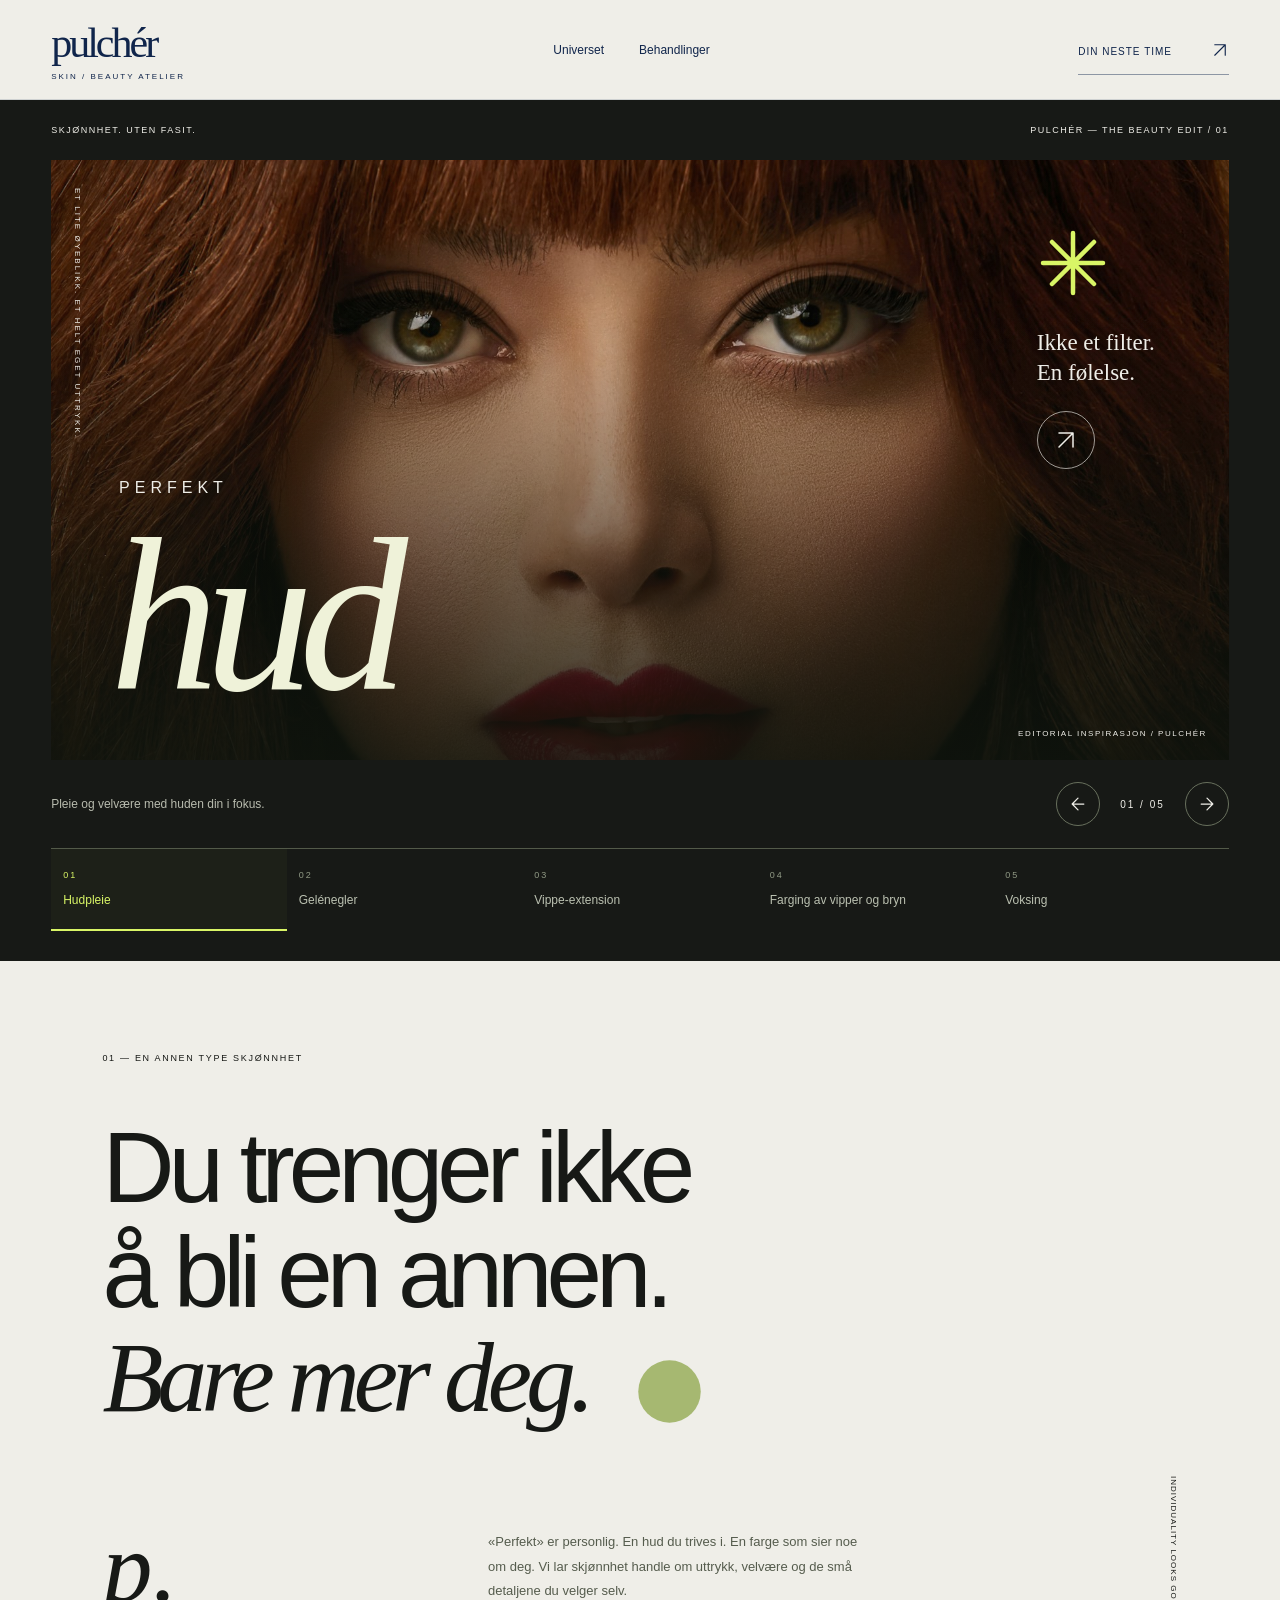
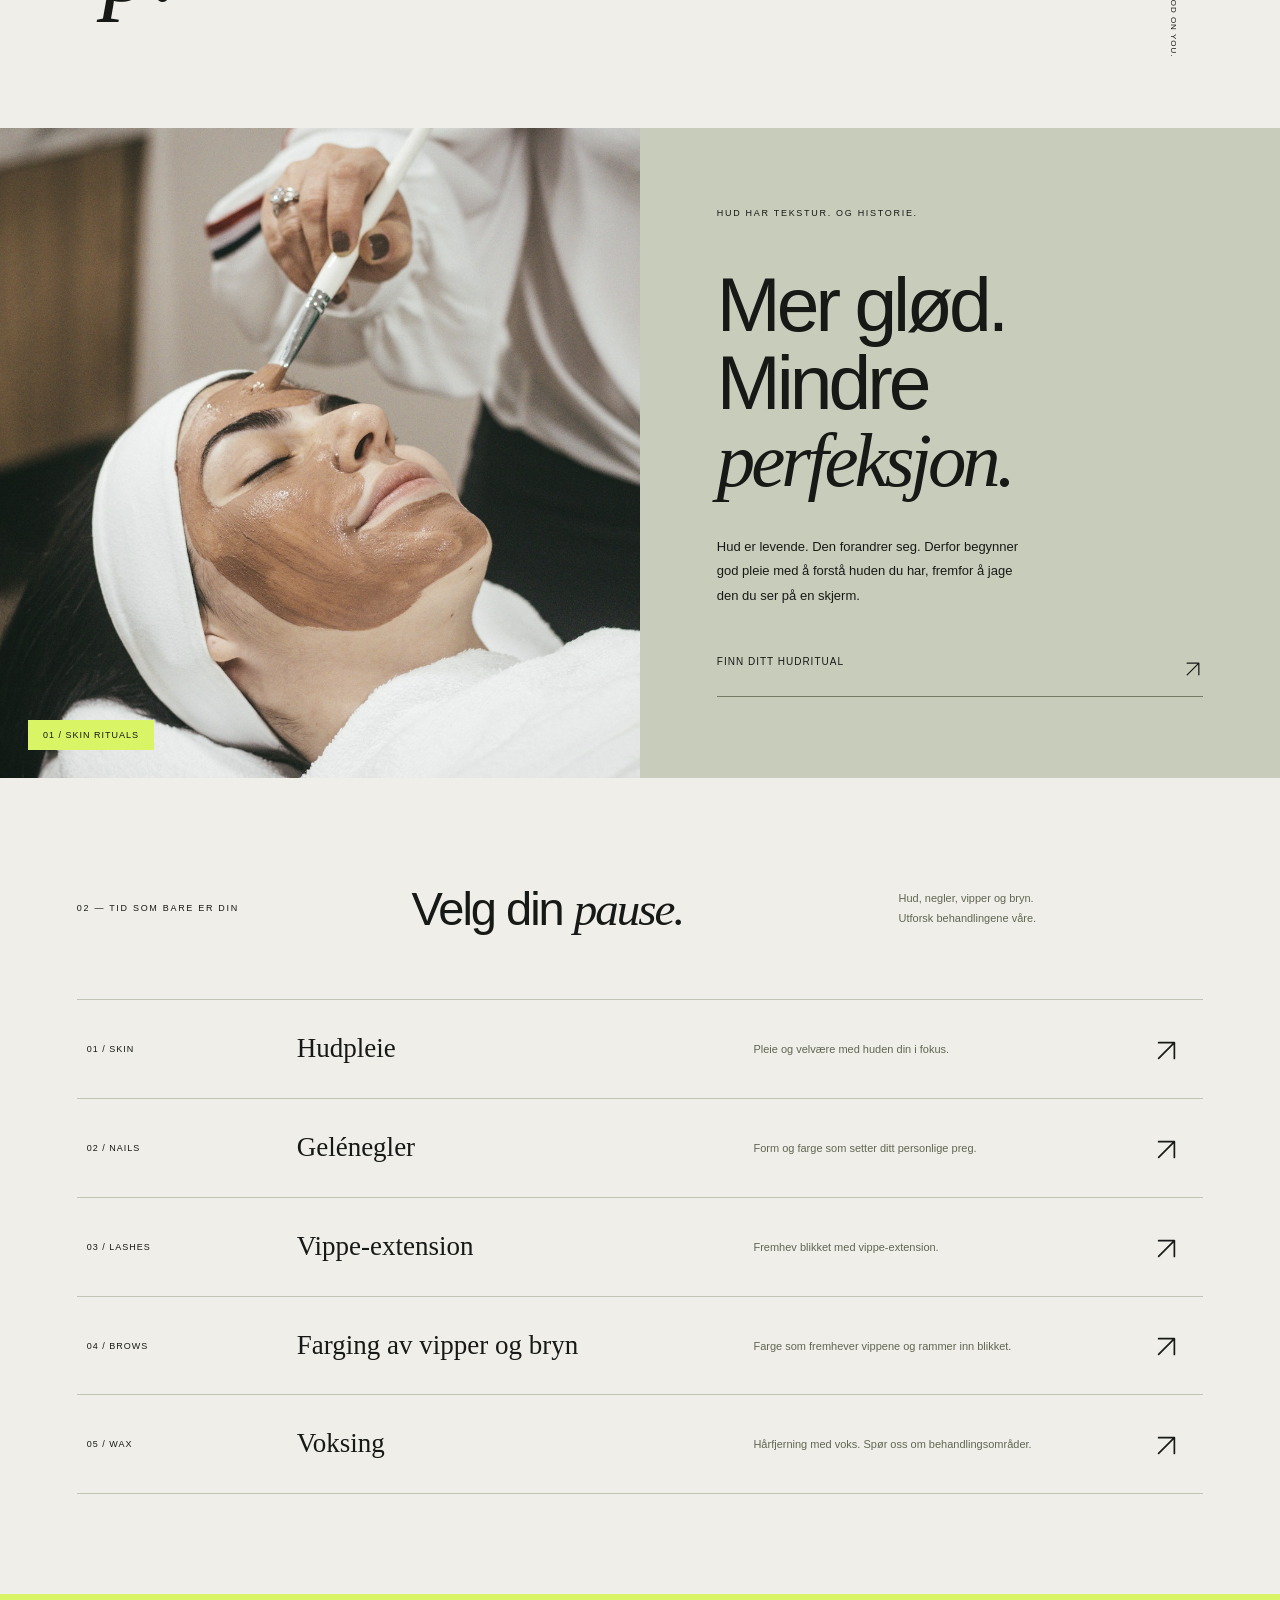
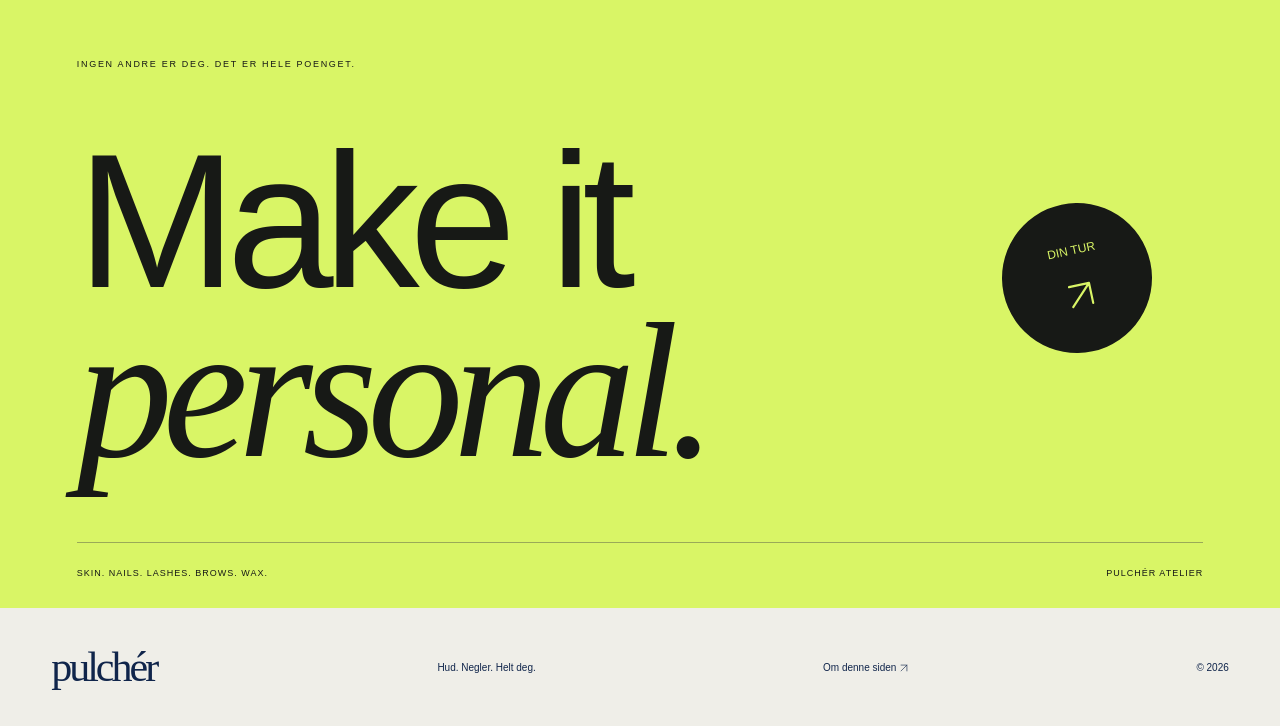
==== index.html @ 1dbebb0a "Add files via upload" ====
<!doctype html><html lang="nb"><head><meta charset="utf-8"><meta name="viewport" content="width=device-width,initial-scale=1"><meta name="theme-color" content="#171916"><meta name="description" content="Pulchér Skin tilbyr hudpleie, gelénegler, vippe-extension, farging av vipper og bryn og voksing."><title>Pulchér — Hud. Negler. Helt deg.</title><link rel="stylesheet" href="style.css"></head><body>
<header><a class="brand" href="#" aria-label="Pulchér hjem">pulchér<span>SKIN / BEAUTY ATELIER</span></a><nav aria-label="Hovedmeny"><a href="#univers">Universet</a><a href="#ritualer">Behandlinger</a></nav><a class="header-cta" data-book href="https://hudpleiesvoren.bestille.no/OnCust2/#!/" aria-label="Bestill time hos Pulchér Skin">DIN NESTE TIME <span><svg class="icon" viewBox="0 0 24 24" fill="none" stroke="currentColor" stroke-width="1.5" stroke-linecap="round" stroke-linejoin="round" aria-hidden="true"><path d="M5 19 19 5M5 5h14v14"/></svg></span></a></header>
<main><section class="hero" id="univers" data-world="skin" aria-roledescription="karusell" aria-label="Våre behandlinger"><div class="hero-top"><span>SKJØNNHET. UTEN FASIT.</span><span>PULCHÉR — THE BEAUTY EDIT / 01</span></div><div class="hero-stage"><div class="hero-photo slide-photo" id="slide-photo" role="img" aria-label="Portrett som inspirasjon til hudpleie"></div><div class="side-note">ET LITE ØYEBLIKK. ET HELT EGET UTTRYKK.</div><div class="hero-heading" aria-live="polite" aria-atomic="true"><p id="hero-kicker">PERFEKT</p><h1 id="hero-title">hud<span><svg class="icon" viewBox="0 0 24 24" fill="none" stroke="currentColor" stroke-width="1.5" stroke-linecap="round" stroke-linejoin="round" aria-hidden="true"><path d="m12 2 2.8 7.2L22 12l-7.2 2.8L12 22l-2.8-7.2L2 12l7.2-2.8Z"/></svg></span></h1></div><div class="hero-aside"><span class="asterisk"><svg class="icon emblem" viewBox="0 0 24 24" fill="none" stroke="currentColor" stroke-width="1.5" stroke-linecap="round" stroke-linejoin="round" aria-hidden="true"><path d="M12 2v20M2 12h20M5 5l14 14M5 19 19 5"/></svg></span><p id="hero-note">Ikke et filter.<br>En følelse.</p><a href="#ritualer" class="circle-link" aria-label="Utforsk behandlingene"><svg class="icon" viewBox="0 0 24 24" fill="none" stroke="currentColor" stroke-width="1.5" stroke-linecap="round" stroke-linejoin="round" aria-hidden="true"><path d="M5 19 19 5M5 5h14v14"/></svg></a></div><span class="image-caption">EDITORIAL INSPIRASJON / PULCHÉR</span></div><div class="hero-bottom"><p id="slide-description">Pleie og velvære med huden din i fokus.</p><div class="slide-controls"><button id="slide-prev" aria-label="Forrige behandling"><svg class="icon" viewBox="0 0 24 24" fill="none" stroke="currentColor" stroke-width="1.5" stroke-linecap="round" stroke-linejoin="round" aria-hidden="true"><path d="M19 12H5m7-7-7 7 7 7"/></svg></button><span id="slide-count">01 / 05</span><button id="slide-next" aria-label="Neste behandling"><svg class="icon" viewBox="0 0 24 24" fill="none" stroke="currentColor" stroke-width="1.5" stroke-linecap="round" stroke-linejoin="round" aria-hidden="true"><path d="M5 12h14m-7-7 7 7-7 7"/></svg></button></div></div><div class="category-tabs" role="group" aria-label="Velg behandling"><button data-slide="0" aria-pressed="true"><span>01</span>Hudpleie</button><button data-slide="1" aria-pressed="false"><span>02</span>Gelénegler</button><button data-slide="2" aria-pressed="false"><span>03</span>Vippe-extension</button><button data-slide="3" aria-pressed="false"><span>04</span>Farging av vipper og bryn</button><button data-slide="4" aria-pressed="false"><span>05</span>Voksing</button></div></section>
<section class="manifest" id="manifest"><div class="tiny">01 — EN ANNEN TYPE SKJØNNHET</div><h2>Du trenger ikke<br>å bli en annen.<br><em>Bare mer deg.</em><span class="dot"><svg class="icon" viewBox="0 0 24 24" fill="none" stroke="currentColor" stroke-width="1.5" stroke-linecap="round" stroke-linejoin="round" aria-hidden="true"><circle cx="12" cy="12" r="10" fill="currentColor" stroke="none"/></svg></span></h2><div class="manifest-bottom"><span class="mini-mark">p.</span><p>«Perfekt» er personlig. En hud du trives i. En farge som sier noe om deg. Vi lar skjønnhet handle om uttrykk, velvære og de små detaljene du velger selv.</p><span class="vertical-text">INDIVIDUALITY LOOKS GOOD ON YOU.</span></div></section>

<section class="skin-story"><div class="skin-image"><img src="assets/facial.jpg" alt="Ansiktsbehandling med maske" loading="lazy"><span>01 / SKIN RITUALS</span></div><div class="skin-story-copy"><span class="tiny">HUD HAR TEKSTUR. OG HISTORIE.</span><h2>Mer glød.<br>Mindre<br><em>perfeksjon.</em></h2><p>Hud er levende. Den forandrer seg. Derfor begynner god pleie med å forstå huden du har, fremfor å jage den du ser på en skjerm.</p><a class="line-button" href="#ritualer">FINN DITT HUDRITUAL <span><svg class="icon" viewBox="0 0 24 24" fill="none" stroke="currentColor" stroke-width="1.5" stroke-linecap="round" stroke-linejoin="round" aria-hidden="true"><path d="M5 19 19 5M5 5h14v14"/></svg></span></a></div></section>
<section class="rituals" id="ritualer"><div class="ritual-head"><span class="tiny">02 — TID SOM BARE ER DIN</span><h2>Velg din <em>pause.</em></h2><p>Hud, negler, vipper og bryn.<br>Utforsk behandlingene våre.</p></div><div class="ritual-list"><button id="behandling-hud" data-treatment="Hudpleie" data-description="Pleie og velvære med huden din i fokus."><span class="num">01 / SKIN</span><span class="treatment-name">Hudpleie</span><span class="desc">Pleie og velvære med huden din i fokus.</span><span class="arrow"><svg class="icon" viewBox="0 0 24 24" fill="none" stroke="currentColor" stroke-width="1.5" stroke-linecap="round" stroke-linejoin="round" aria-hidden="true"><path d="M5 19 19 5M5 5h14v14"/></svg></span></button><button id="behandling-negler" data-treatment="Gelénegler" data-description="Form og farge som setter ditt personlige preg."><span class="num">02 / NAILS</span><span class="treatment-name">Gelénegler</span><span class="desc">Form og farge som setter ditt personlige preg.</span><span class="arrow"><svg class="icon" viewBox="0 0 24 24" fill="none" stroke="currentColor" stroke-width="1.5" stroke-linecap="round" stroke-linejoin="round" aria-hidden="true"><path d="M5 19 19 5M5 5h14v14"/></svg></span></button><button id="behandling-vipper" data-treatment="Vippe-extension" data-description="Fremhev blikket med vippe-extension."><span class="num">03 / LASHES</span><span class="treatment-name">Vippe-extension</span><span class="desc">Fremhev blikket med vippe-extension.</span><span class="arrow"><svg class="icon" viewBox="0 0 24 24" fill="none" stroke="currentColor" stroke-width="1.5" stroke-linecap="round" stroke-linejoin="round" aria-hidden="true"><path d="M5 19 19 5M5 5h14v14"/></svg></span></button><button id="behandling-farge" data-treatment="Farging av vipper og bryn" data-description="Farge som fremhever vippene og rammer inn blikket."><span class="num">04 / BROWS</span><span class="treatment-name">Farging av vipper og bryn</span><span class="desc">Farge som fremhever vippene og rammer inn blikket.</span><span class="arrow"><svg class="icon" viewBox="0 0 24 24" fill="none" stroke="currentColor" stroke-width="1.5" stroke-linecap="round" stroke-linejoin="round" aria-hidden="true"><path d="M5 19 19 5M5 5h14v14"/></svg></span></button><button id="behandling-voks" data-treatment="Voksing" data-description="Hårfjerning med voks. Spør oss om behandlingsområder."><span class="num">05 / WAX</span><span class="treatment-name">Voksing</span><span class="desc">Hårfjerning med voks. Spør oss om behandlingsområder.</span><span class="arrow"><svg class="icon" viewBox="0 0 24 24" fill="none" stroke="currentColor" stroke-width="1.5" stroke-linecap="round" stroke-linejoin="round" aria-hidden="true"><path d="M5 19 19 5M5 5h14v14"/></svg></span></button></div></section>
<section class="finale"><span class="tiny">INGEN ANDRE ER DEG. DET ER HELE POENGET.</span><h2>Make it<br><em>personal.</em></h2><a class="final-cta" data-book href="https://hudpleiesvoren.bestille.no/OnCust2/#!/" aria-label="Bestill time hos Pulchér Skin">DIN TUR <span><svg class="icon" viewBox="0 0 24 24" fill="none" stroke="currentColor" stroke-width="1.5" stroke-linecap="round" stroke-linejoin="round" aria-hidden="true"><path d="M5 19 19 5M5 5h14v14"/></svg></span></a><div class="final-line"><span>SKIN. NAILS. LASHES. BROWS. WAX.</span><span>PULCHÉR ATELIER</span></div></section></main><footer><a class="brand" href="#">pulchér</a><p>Hud. Negler. Helt deg.</p><button id="info-button">Om denne siden <svg class="icon" viewBox="0 0 24 24" fill="none" stroke="currentColor" stroke-width="1.5" stroke-linecap="round" stroke-linejoin="round" aria-hidden="true"><path d="M5 19 19 5M5 5h14v14"/></svg></button><span>© 2026</span></footer>
<dialog aria-labelledby="dialog-title"><button class="close" aria-label="Lukk"><svg class="icon" viewBox="0 0 24 24" fill="none" stroke="currentColor" stroke-width="1.5" stroke-linecap="round" stroke-linejoin="round" aria-hidden="true"><path d="m6 6 12 12M6 18 18 6"/></svg></button><span class="tiny">PULCHÉR / DITT ØYEBLIKK</span><h2 id="dialog-title">Din neste <em>pause.</em></h2><p id="dialog-description"></p><div class="dialog-note">Velg behandling og tidspunkt i vår nettbooking på Bestille.no.</div><a class="booking-link" data-book href="https://hudpleiesvoren.bestille.no/OnCust2/#!/">SE LEDIGE TIMER</a><button class="dialog-close">TILBAKE TIL UNIVERSET <svg class="icon" viewBox="0 0 24 24" fill="none" stroke="currentColor" stroke-width="1.5" stroke-linecap="round" stroke-linejoin="round" aria-hidden="true"><path d="M5 19 19 5M5 5h14v14"/></svg></button></dialog><script src="app.js"></script></body></html>
---- style.css ----
:root{--ink:#171916;--paper:#efeee8;--acid:#d9f566;--muted:#a3a79a;--polish:#56172a}*{box-sizing:border-box}html{scroll-behavior:smooth;scroll-padding-top:20px}body{margin:0;background:var(--ink);color:var(--paper);font:14px Arial,Helvetica,sans-serif}a{color:inherit;text-decoration:none}button{font:inherit;color:inherit;cursor:pointer}button,a{-webkit-tap-highlight-color:transparent}button:focus-visible,a:focus-visible{outline:2px solid var(--acid);outline-offset:6px}button{border:0}header{height:100px;padding:0 4%;display:flex;align-items:center;justify-content:space-between;border-bottom:1px solid #45473e}.brand{font:42px Georgia,serif;letter-spacing:-3px}.brand span{display:block;font:8px Arial;letter-spacing:2px;margin-top:5px}nav{display:flex;gap:35px;font-size:12px}nav a:hover{color:var(--acid)}.header-cta{background:none;border-bottom:1px solid #7f8475;padding:14px 0;font-size:10px;letter-spacing:1px}.header-cta span{margin-left:35px;font-size:18px}.hero{padding:0 4%}.hero-top{display:flex;justify-content:space-between;font-size:9px;letter-spacing:1.5px;padding:25px 0}.hero-stage{height:600px;position:relative;isolation:isolate;overflow:hidden;background:#413b32}.hero-photo{position:absolute;inset:0;transition:opacity .7s,transform 1.4s;background-size:cover;background-position:center;z-index:-2}.skin-photo{background-image:url('assets/skin.jpg');background-position:50% 43%;background-size:100% auto}.hero-stage:after{content:'';position:absolute;inset:0;background:linear-gradient(90deg,#0b100a80,transparent 60%,#0b100a40);z-index:-1}.nail-photo{background-image:url('assets/nails.jpg');opacity:0;transform:scale(1.06)}.hero[data-world=nails] .skin-photo{opacity:0;transform:scale(1.06)}.hero[data-world=nails] .nail-photo{opacity:1;transform:scale(1)}.hero-heading{position:absolute;left:5%;bottom:30px}.hero-heading p{font-size:20px;letter-spacing:8px;margin:0 0 -16px 9px}.hero h1{font:italic 300px/.95 Georgia,serif;letter-spacing:-22px;margin:0;color:#eff2d9;transition:font-size .4s}.hero h1 span{font:22px Arial;vertical-align:top;display:inline-block;margin:55px 0 0 20px;letter-spacing:0}.hero[data-world=nails] h1{font-size:230px;letter-spacing:-17px}.hero[data-world=nails] .hero-heading p{font-size:18px}.side-note{position:absolute;left:22px;top:28px;writing-mode:vertical-rl;font-size:8px;letter-spacing:2px}.hero-aside{position:absolute;right:4%;top:15%;width:145px}.asterisk{color:var(--acid);font-size:84px;font-weight:100}.hero-aside p{font:23px/1.3 Georgia;max-width:170px}.circle-link{display:grid;place-items:center;border:1px solid #efeee8a0;border-radius:50%;width:58px;height:58px;font-size:24px;transition:background .3s}.circle-link:hover{background:var(--acid);color:var(--ink)}.image-caption{position:absolute;bottom:22px;right:22px;font-size:8px;letter-spacing:1.5px}.hero-bottom{padding:26px 0 32px;display:flex;justify-content:space-between;align-items:center}.hero-bottom p{font-size:11px;line-height:1.7;margin:0;color:#b8bbae}.world-switch{display:flex;border:1px solid #5d6154;padding:4px;border-radius:50px;gap:3px}.world-switch button{background:none;border-radius:40px;padding:15px 27px;font-size:10px;letter-spacing:1px}.world-switch button[aria-pressed=true]{background:var(--acid);color:var(--ink)}.scroll-link{font-size:8px;letter-spacing:1.4px}.scroll-link span{font-size:21px;margin-left:25px}.manifest{background:var(--paper);color:var(--ink);padding:90px 8% 70px;position:relative}.tiny{font-size:9px;letter-spacing:1.7px;line-height:1.7}.manifest h2{font-size:clamp(55px,7.8vw,116px);font-weight:400;line-height:1.05;letter-spacing:-6px;margin:50px 0 45px}.manifest h2 em{font-family:Georgia;font-weight:400}.dot{font-size:75px;color:#a6b871;display:inline-block;margin-left:4%}.manifest-bottom{display:flex;justify-content:space-between;align-items:center}.mini-mark{font:italic 100px Georgia}.manifest-bottom p{max-width:370px;line-height:1.9;color:#555c4d;font-size:13px}.vertical-text{font-size:8px;letter-spacing:1px;writing-mode:vertical-rl}.atelier{padding:100px 6%;display:grid;grid-template-columns:1fr 1fr;gap:7%}.atelier h2{font-size:clamp(48px,5.8vw,90px);line-height:1.02;letter-spacing:-4px;font-weight:400;margin:35px 0 26px}.atelier h2 em{font-family:Georgia}.acid{color:var(--acid)}.atelier-intro>p{font-size:12px;line-height:1.8;color:#b0b5a6}.finish-name{display:flex;justify-content:space-between;max-width:320px;margin-top:36px;font-size:10px;letter-spacing:1.4px}.finish-name span:last-child{text-transform:uppercase;color:#b0b5a6}.swatches{display:flex;gap:15px;margin:22px 0}.swatches button{width:38px;height:38px;border-radius:50%;background:var(--swatch);border:4px solid var(--ink);outline:1px solid transparent}.swatches button[aria-pressed=true]{outline-color:var(--paper)}.shapes{display:flex;gap:8px;margin:28px 0}.shapes button{background:none;border:1px solid #555b4c;padding:9px 20px;font-size:11px}.shapes button[aria-pressed=true]{background:var(--paper);color:var(--ink)}.line-button{padding:17px 0;display:flex;justify-content:space-between;border-bottom:1px solid #747b65;background:none;width:100%;font-size:10px;letter-spacing:1px;text-align:left}.line-button span{font-size:20px}.atelier-intro .smallprint{font-size:9px;max-width:320px;color:#909683;line-height:1.8;margin-top:20px}.nail-canvas{min-height:600px;position:relative;overflow:hidden;background:#d8ddcd;isolation:isolate;color:var(--ink);--polish:#56172a}.canvas-top,.canvas-bottom{position:absolute;left:24px;right:24px;display:flex;justify-content:space-between;font-size:8px;letter-spacing:1.5px;z-index:3}.canvas-top{top:25px}.canvas-bottom{bottom:25px}.orbit{position:absolute;border:1px solid #a5ad93;width:140%;height:55%;border-radius:50%;left:-20%;top:22%;transform:rotate(-40deg);z-index:-1}.orbit-two{transform:rotate(40deg)}.nail{position:absolute;width:26%;height:47%;background:radial-gradient(ellipse at 27% 23%,#ffffffb0 0%,#ffffff20 9%,transparent 35%),linear-gradient(100deg,#0004,transparent 35%,#fff3 55%,#0005),var(--polish);border-radius:50% 50% 42% 42% / 66% 66% 30% 30%;box-shadow:20px 34px 30px #17191640,inset -3px 0 6px #0004,inset 2px 2px 4px #fff4;transition:background .5s,border-radius .5s,transform .6s}.nail-one{left:9%;top:33%;transform:rotate(-25deg)}.nail-two{left:38%;top:21%;transform:rotate(5deg)}.nail-three{right:3%;top:36%;transform:rotate(30deg)}.nail-canvas:hover .nail-one{transform:rotate(-30deg) translateY(-10px)}.nail-canvas:hover .nail-three{transform:rotate(35deg) translateY(-10px)}.nail-canvas[data-shape=square] .nail{border-radius:10% 10% 40% 40% / 8% 8% 30% 30%}.nail-canvas[data-shape=oval] .nail{border-radius:48% 48% 44% 44% / 40% 40% 30% 30%}.skin-story{display:grid;grid-template-columns:1fr 1fr;background:#c8cdbb;color:var(--ink)}.skin-image{position:relative;min-height:650px}.skin-image img{position:absolute;inset:0;width:100%;height:100%;object-fit:cover;filter:saturate(.6)}.skin-image span{position:absolute;left:28px;bottom:28px;background:var(--acid);padding:10px 15px;font-size:9px;letter-spacing:1px}.skin-story-copy{padding:75px 12%}.skin-story-copy h2{font-size:clamp(55px,6vw,90px);font-weight:400;letter-spacing:-4px;line-height:1.01;margin:45px 0 35px}.skin-story-copy h2 em{font-family:Georgia}.skin-story-copy p{font-size:13px;line-height:1.9;max-width:320px}.skin-story-copy .line-button{margin-top:30px}.rituals{padding:100px 6%;background:var(--paper);color:var(--ink)}.ritual-head{display:grid;grid-template-columns:1fr 1.5fr 1fr;align-items:center;gap:30px;margin-bottom:60px}.ritual-head h2{font-size:47px;letter-spacing:-2px;font-weight:400;margin:0}.ritual-head h2 em{font-family:Georgia}.ritual-head p{font-size:11px;line-height:1.8;color:#606653}.ritual-list button{width:100%;display:grid;grid-template-columns:1fr 2.3fr 2fr 40px;gap:20px;align-items:center;text-align:left;background:none;color:var(--ink);padding:32px 10px;border-top:1px solid #c1c5b6;transition:background .2s,padding .2s}.ritual-list button:last-child{border-bottom:1px solid #c1c5b6}.ritual-list button:hover{background:#dce6b9;padding-left:22px}.num{font-size:9px;letter-spacing:1px}.treatment-name{font:27px Georgia}.desc{font-size:11px;color:#606653}.arrow{font-size:27px}.finale{background:var(--acid);color:var(--ink);padding:60px 6% 30px;position:relative;overflow:hidden}.finale h2{font-weight:400;font-size:clamp(90px,15vw,220px);line-height:.88;letter-spacing:-10px;margin:65px 0}.finale h2 em{font-family:Georgia}.final-cta{position:absolute;right:10%;top:34%;width:150px;height:150px;background:var(--ink);color:var(--acid);border-radius:50%;font-size:12px;display:flex;flex-direction:column;align-items:center;justify-content:center;gap:15px;transform:rotate(-12deg);transition:transform .3s}.final-cta:hover{transform:rotate(0)}.final-cta span{font-size:35px}.final-line{display:flex;justify-content:space-between;font-size:9px;letter-spacing:1px;border-top:1px solid #9aaa58;padding-top:25px}footer{padding:35px 4%;display:flex;align-items:center;justify-content:space-between}footer p,footer button,footer>span{font-size:10px;color:#bcc1b1}footer button{background:none}dialog{background:var(--paper);color:var(--ink);border:0;width:min(92%,540px);padding:50px 38px}dialog::backdrop{background:#0a100bd9;backdrop-filter:blur(12px)}dialog h2{font:48px/1.1 Georgia;margin:30px 0}dialog p{font-size:14px;line-height:1.8}.close{position:absolute;right:20px;top:15px;font-size:25px;background:none;color:var(--ink)}.dialog-note{border-top:1px solid #bdc2b1;padding-top:20px;font-size:12px;line-height:1.8;color:#555c4d}.dialog-close{background:var(--ink);color:var(--paper);padding:18px;margin-top:25px;font-size:10px}dialog button:focus-visible{outline-color:var(--ink)}@media(min-width:1600px){.hero-stage{height:720px}.hero h1{font-size:370px}}@media(max-width:800px){header{height:83px;padding:0 5%}.brand{font-size:33px}.brand span{font-size:6px}nav{display:none}.header-cta{font-size:8px}.header-cta span{margin-left:12px}.hero{padding:0 4%}.hero-top{font-size:7px;letter-spacing:.7px}.hero-top span:last-child{max-width:130px;text-align:right}.hero-stage{height:550px}.skin-photo{background-size:cover;background-position:48% center}.hero-heading{left:6%;bottom:55px}.hero h1{font-size:210px;letter-spacing:-17px}.hero-heading p{font-size:13px;letter-spacing:5px;margin-bottom:-6px}.hero h1 span{font-size:16px;margin:30px 0 0 13px}.hero[data-world=nails] h1{font-size:135px;letter-spacing:-9px}.hero[data-world=nails] .hero-heading p{font-size:13px}.hero-aside{top:20px;right:20px;width:100px}.asterisk{font-size:50px}.hero-aside p{font-size:19px}.circle-link{width:43px;height:43px;font-size:20px}.side-note{left:15px;font-size:7px}.hero-bottom{flex-wrap:wrap;gap:20px;padding-bottom:25px}.hero-bottom p{font-size:9px}.world-switch button{font-size:8px;padding:12px 17px}.scroll-link{display:none}.manifest{padding:60px 7%}.manifest h2{font-size:54px;letter-spacing:-3px}.dot{font-size:35px;margin-left:15px}.manifest-bottom{gap:30px}.manifest-bottom p{font-size:12px;max-width:250px}.mini-mark{font-size:80px}.vertical-text{display:none}.atelier{grid-template-columns:1fr;padding:65px 7%;gap:35px}.atelier h2{font-size:64px}.nail-canvas{min-height:470px}.atelier-intro .smallprint{max-width:100%}.finish-name{max-width:100%}.skin-story{grid-template-columns:1fr}.skin-image{min-height:420px}.skin-story-copy{padding:50px 8%}.skin-story-copy h2{font-size:65px;margin:30px 0}.rituals{padding:60px 6%}.ritual-head{grid-template-columns:1fr;gap:22px;margin-bottom:30px}.ritual-head h2{font-size:45px}.ritual-head p{margin:0}.ritual-list button{grid-template-columns:60px 1fr 25px;gap:10px;padding:26px 0}.treatment-name{font-size:23px}.desc{display:none}.num{font-size:7px}.finale{padding:45px 6% 25px}.finale h2{font-size:90px;letter-spacing:-5px;margin:60px 0 110px}.final-cta{width:100px;height:100px;top:auto;right:8%;bottom:90px;font-size:10px;gap:5px}.final-cta span{font-size:27px}.final-line{font-size:7px;gap:20px}footer{flex-wrap:wrap;gap:20px}footer p{display:none}}@media(prefers-reduced-motion:reduce){html{scroll-behavior:auto}*,*:before,*:after{transition:none!important;animation:none!important}}

.service-index{display:flex;justify-content:space-between;align-items:center;gap:16px;border-top:1px solid #45473e;padding:22px 0 26px;font-size:11px}.service-index span{color:var(--acid)}.service-index a:hover{color:var(--acid)}.ritual-list button{scroll-margin-top:25px}.treatment-name{line-height:1.25}@media(max-width:800px){.service-index{justify-content:center;flex-wrap:wrap;gap:12px 20px;font-size:10px;line-height:1.8}.service-index span{display:none}}

/* Refined identity and unified treatment carousel */
:root{--navy:#10254b}header,footer{background:var(--paper);color:var(--navy)}.brand{color:var(--navy)}header{border-color:#10254b25}nav a:hover{color:#46618a}.header-cta{border-color:#10254b70}footer p,footer button,footer>span{color:var(--navy)}header :focus-visible,footer :focus-visible{outline-color:var(--navy)}.icon{width:1em;height:1em;display:inline-block;vertical-align:middle;flex-shrink:0}.emblem{width:72px;height:72px}.dot .icon{width:1em;height:1em}.slide-photo{background-image:url('assets/skin.jpg');background-size:cover}.hero-stage:after{background:linear-gradient(0deg,#10150ed9,transparent 75%),linear-gradient(90deg,#10150e40,transparent)}.hero-heading{max-width:90%}.hero h1,.hero[data-world=nails] h1{font-size:clamp(100px,17vw,270px);letter-spacing:-.065em;line-height:1.05}.hero[data-world=brows] h1{font-size:clamp(75px,11vw,175px)}.hero-heading p{margin:0 0 5px 9px;font-size:16px;letter-spacing:5px}.hero-aside{top:8%}.hero-bottom{gap:24px;padding:22px 0}.hero-bottom p{font-size:12px;max-width:65%}.slide-controls{display:flex;align-items:center;gap:20px;flex-shrink:0}.slide-controls button{display:grid;place-items:center;width:44px;height:44px;border:1px solid #68705d;border-radius:50%;background:none;font-size:20px}.slide-controls button:hover{background:var(--acid);color:var(--ink)}#slide-count{font-size:10px;letter-spacing:2px}.category-tabs{display:grid;grid-template-columns:repeat(5,1fr);border-top:1px solid #535a49;margin-bottom:30px}.category-tabs button{text-align:left;background:none;border-bottom:2px solid transparent;padding:20px 12px;color:#bbc1b1;font-size:12px;line-height:1.5}.category-tabs button span{display:block;font-size:9px;letter-spacing:2px;margin-bottom:8px;color:#909984}.category-tabs button[aria-pressed=true]{color:var(--acid);border-bottom-color:var(--acid);background:#d9f56608}.category-tabs button:hover{background:#ffffff08}.category-tabs button[aria-pressed=true] span{color:var(--acid)}
@media(max-width:800px){.emblem{width:45px;height:45px}.hero-stage{height:500px}.hero h1,.hero[data-world=nails] h1{font-size:clamp(85px,24vw,170px);letter-spacing:-.065em}.hero[data-world=brows] h1{font-size:clamp(52px,14vw,100px)}.hero-heading{bottom:55px}.hero-heading p,.hero[data-world=nails] .hero-heading p{font-size:10px;letter-spacing:2.5px;margin:0 0 10px 3px}.hero-bottom p{font-size:10px;max-width:52%}.slide-controls{gap:10px}.slide-controls button{width:36px;height:36px}#slide-count{font-size:9px;letter-spacing:1px}.category-tabs{grid-template-columns:repeat(6,1fr)}.category-tabs button{grid-column:span 2;font-size:10px;padding:15px 8px}.category-tabs button:nth-child(n+4){grid-column:span 3}.hero-aside p{font-size:18px}.hero-top{line-height:1.5}}

.booking-link{display:block;background:var(--navy);color:var(--paper);padding:18px;margin-top:25px;text-align:center;font-size:11px;letter-spacing:1px}.booking-link:hover{background:#203b64}.booking-link:focus-visible{outline-color:var(--navy)}
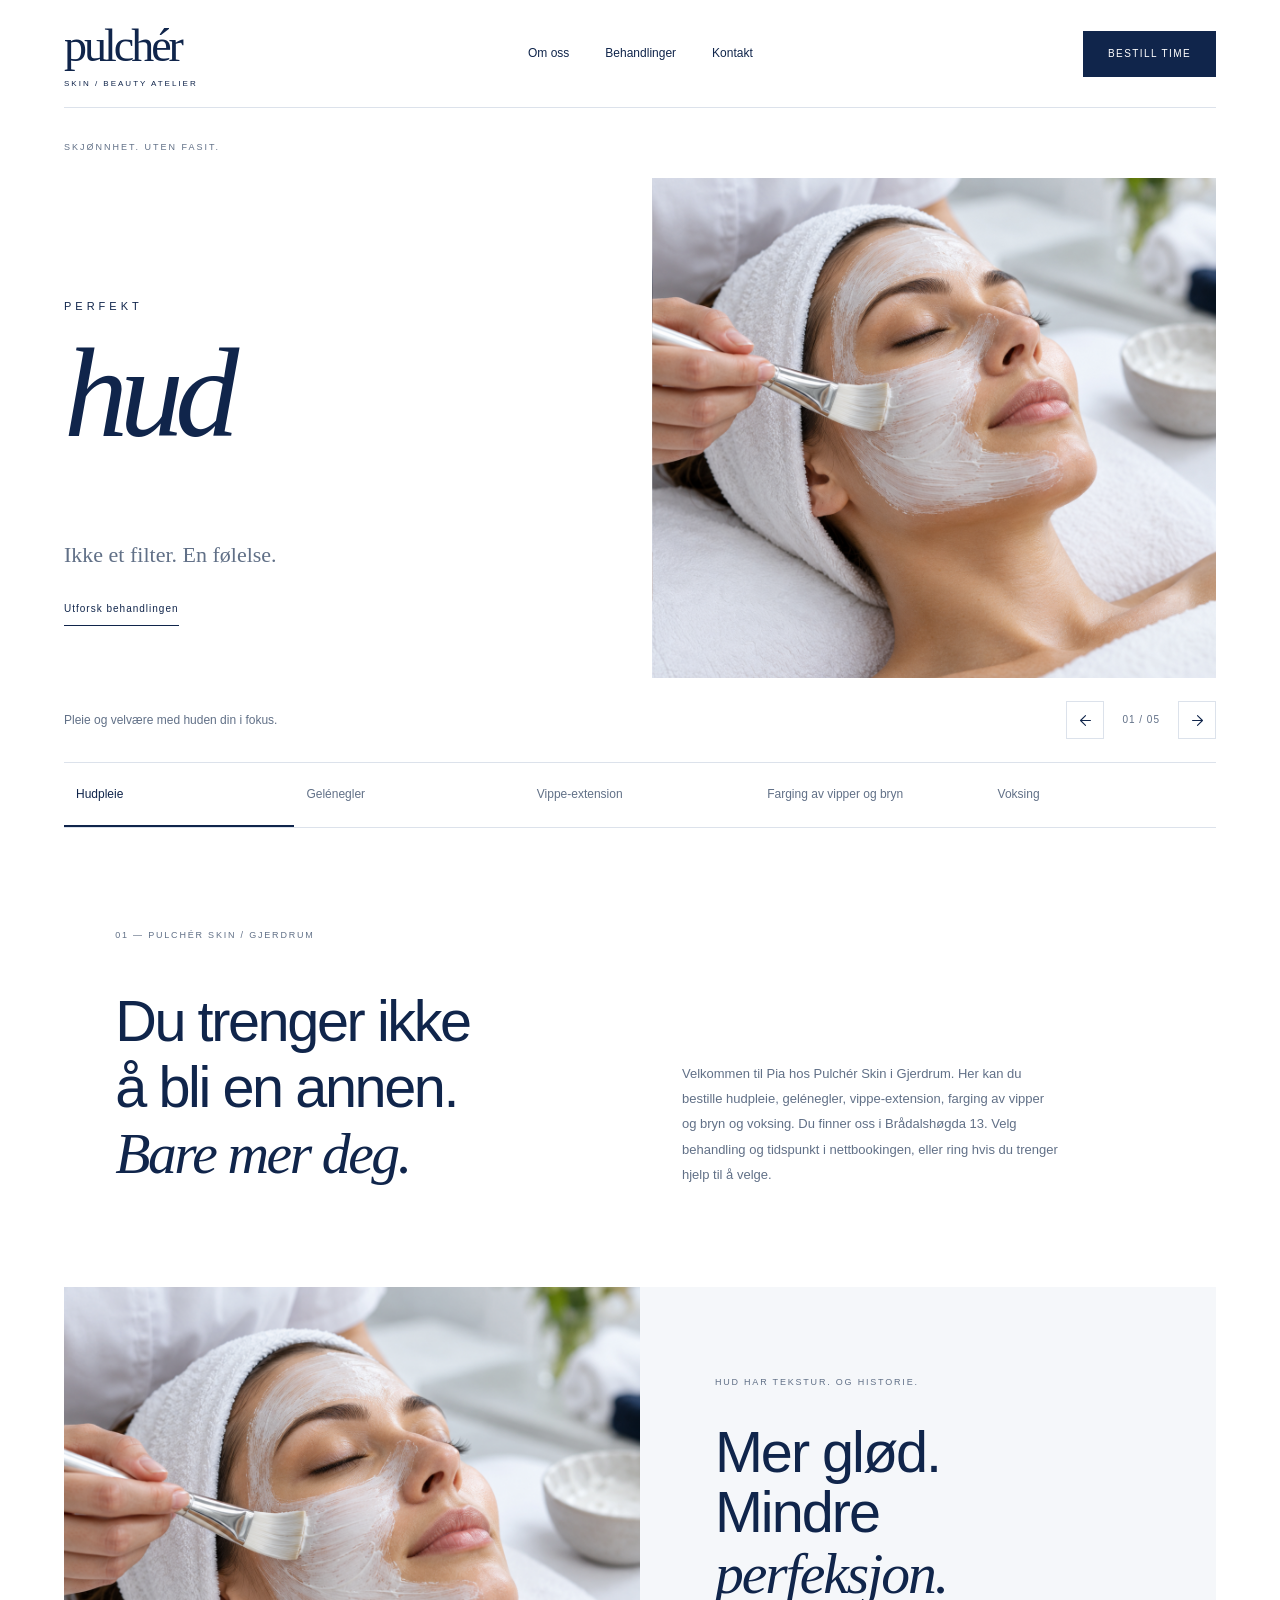
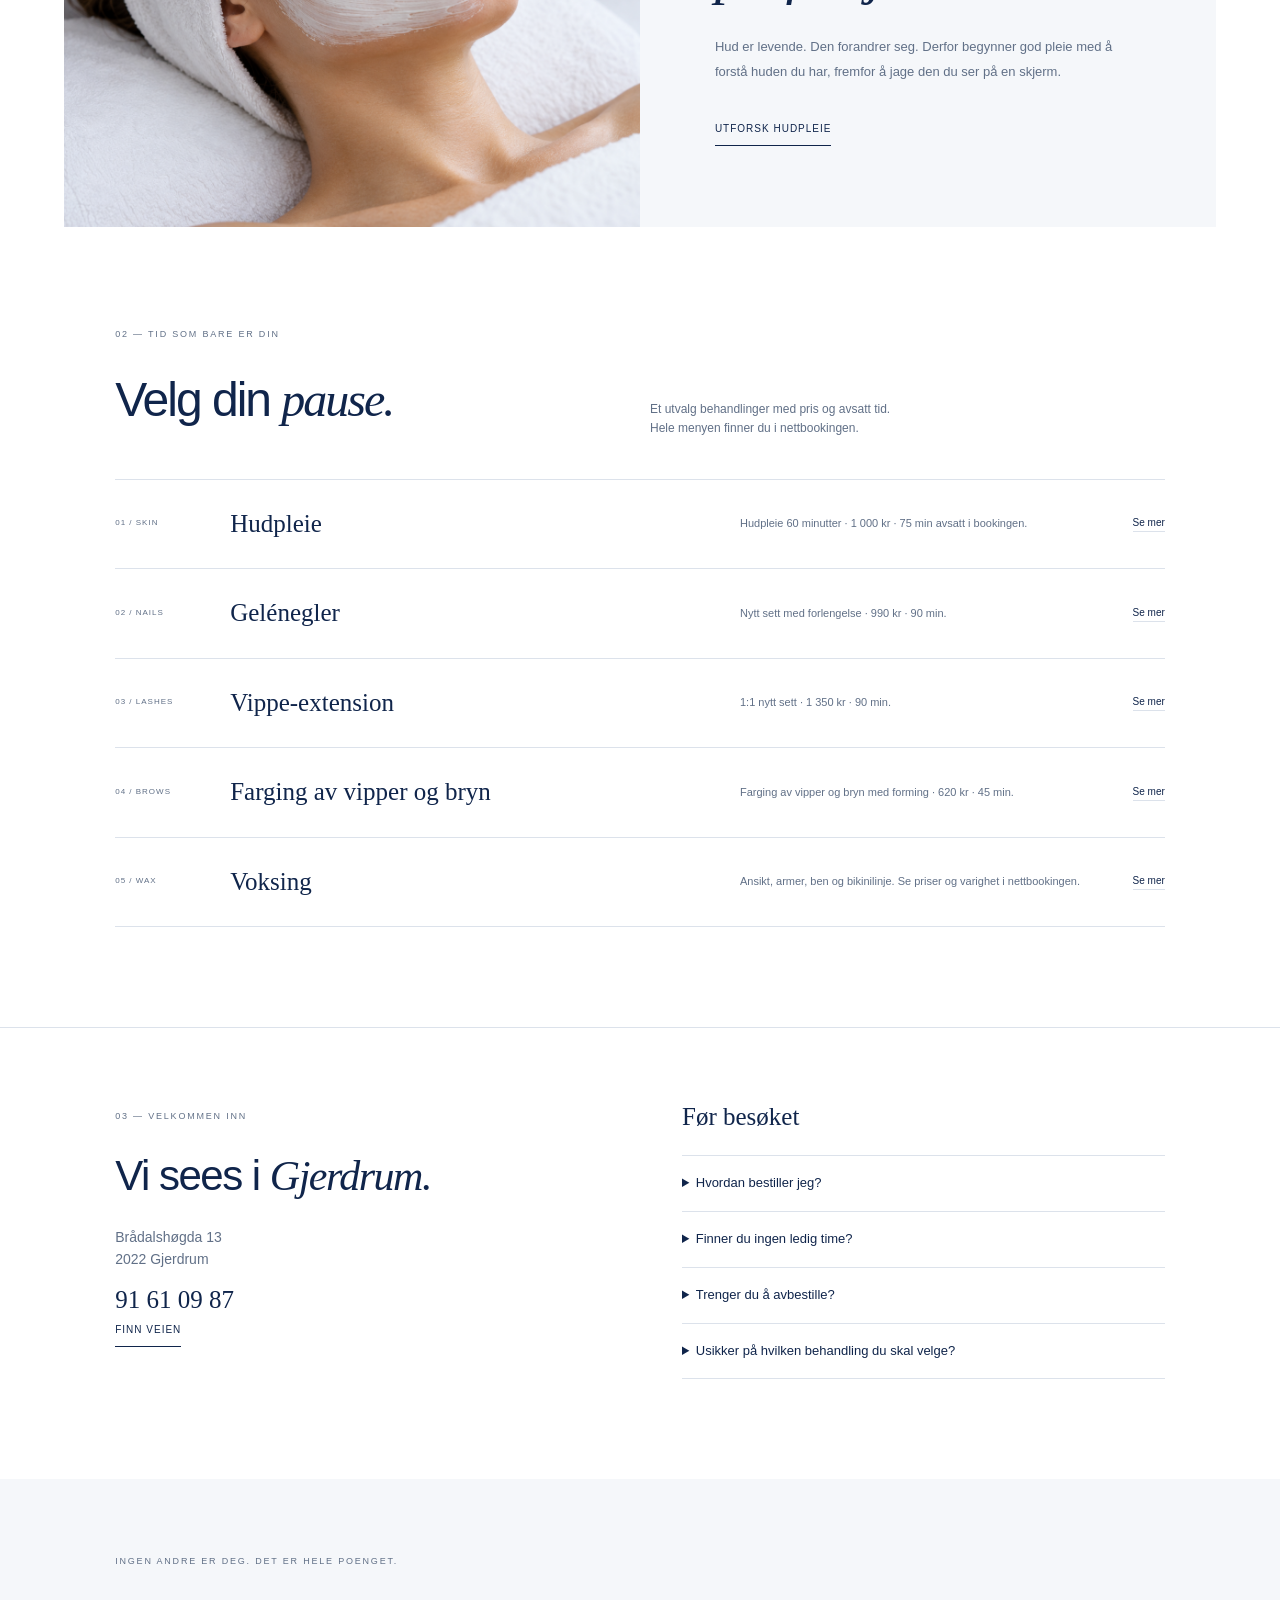
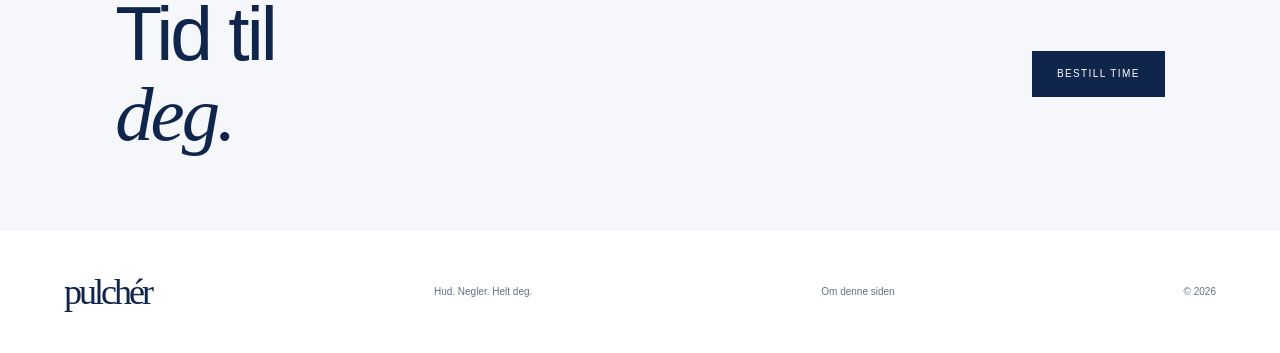
==== commit 0c689f7e: "Nytt design og oppsett for nettsiden. Nye bilder lagt til for behandlinger, og booking-demo lagt til" ====
--- a/index.html
+++ b/index.html
@@ -1,9 +1,9 @@
-<!doctype html><html lang="nb"><head><meta charset="utf-8"><meta name="viewport" content="width=device-width,initial-scale=1"><meta name="theme-color" content="#171916"><meta name="description" content="Pulchér Skin tilbyr hudpleie, gelénegler, vippe-extension, farging av vipper og bryn og voksing."><title>Pulchér — Hud. Negler. Helt deg.</title><link rel="stylesheet" href="style.css"></head><body>
-<header><a class="brand" href="#" aria-label="Pulchér hjem">pulchér<span>SKIN / BEAUTY ATELIER</span></a><nav aria-label="Hovedmeny"><a href="#univers">Universet</a><a href="#ritualer">Behandlinger</a></nav><a class="header-cta" data-book href="https://hudpleiesvoren.bestille.no/OnCust2/#!/" aria-label="Bestill time hos Pulchér Skin">DIN NESTE TIME <span><svg class="icon" viewBox="0 0 24 24" fill="none" stroke="currentColor" stroke-width="1.5" stroke-linecap="round" stroke-linejoin="round" aria-hidden="true"><path d="M5 19 19 5M5 5h14v14"/></svg></span></a></header>
-<main><section class="hero" id="univers" data-world="skin" aria-roledescription="karusell" aria-label="Våre behandlinger"><div class="hero-top"><span>SKJØNNHET. UTEN FASIT.</span><span>PULCHÉR — THE BEAUTY EDIT / 01</span></div><div class="hero-stage"><div class="hero-photo slide-photo" id="slide-photo" role="img" aria-label="Portrett som inspirasjon til hudpleie"></div><div class="side-note">ET LITE ØYEBLIKK. ET HELT EGET UTTRYKK.</div><div class="hero-heading" aria-live="polite" aria-atomic="true"><p id="hero-kicker">PERFEKT</p><h1 id="hero-title">hud<span><svg class="icon" viewBox="0 0 24 24" fill="none" stroke="currentColor" stroke-width="1.5" stroke-linecap="round" stroke-linejoin="round" aria-hidden="true"><path d="m12 2 2.8 7.2L22 12l-7.2 2.8L12 22l-2.8-7.2L2 12l7.2-2.8Z"/></svg></span></h1></div><div class="hero-aside"><span class="asterisk"><svg class="icon emblem" viewBox="0 0 24 24" fill="none" stroke="currentColor" stroke-width="1.5" stroke-linecap="round" stroke-linejoin="round" aria-hidden="true"><path d="M12 2v20M2 12h20M5 5l14 14M5 19 19 5"/></svg></span><p id="hero-note">Ikke et filter.<br>En følelse.</p><a href="#ritualer" class="circle-link" aria-label="Utforsk behandlingene"><svg class="icon" viewBox="0 0 24 24" fill="none" stroke="currentColor" stroke-width="1.5" stroke-linecap="round" stroke-linejoin="round" aria-hidden="true"><path d="M5 19 19 5M5 5h14v14"/></svg></a></div><span class="image-caption">EDITORIAL INSPIRASJON / PULCHÉR</span></div><div class="hero-bottom"><p id="slide-description">Pleie og velvære med huden din i fokus.</p><div class="slide-controls"><button id="slide-prev" aria-label="Forrige behandling"><svg class="icon" viewBox="0 0 24 24" fill="none" stroke="currentColor" stroke-width="1.5" stroke-linecap="round" stroke-linejoin="round" aria-hidden="true"><path d="M19 12H5m7-7-7 7 7 7"/></svg></button><span id="slide-count">01 / 05</span><button id="slide-next" aria-label="Neste behandling"><svg class="icon" viewBox="0 0 24 24" fill="none" stroke="currentColor" stroke-width="1.5" stroke-linecap="round" stroke-linejoin="round" aria-hidden="true"><path d="M5 12h14m-7-7 7 7-7 7"/></svg></button></div></div><div class="category-tabs" role="group" aria-label="Velg behandling"><button data-slide="0" aria-pressed="true"><span>01</span>Hudpleie</button><button data-slide="1" aria-pressed="false"><span>02</span>Gelénegler</button><button data-slide="2" aria-pressed="false"><span>03</span>Vippe-extension</button><button data-slide="3" aria-pressed="false"><span>04</span>Farging av vipper og bryn</button><button data-slide="4" aria-pressed="false"><span>05</span>Voksing</button></div></section>
-<section class="manifest" id="manifest"><div class="tiny">01 — EN ANNEN TYPE SKJØNNHET</div><h2>Du trenger ikke<br>å bli en annen.<br><em>Bare mer deg.</em><span class="dot"><svg class="icon" viewBox="0 0 24 24" fill="none" stroke="currentColor" stroke-width="1.5" stroke-linecap="round" stroke-linejoin="round" aria-hidden="true"><circle cx="12" cy="12" r="10" fill="currentColor" stroke="none"/></svg></span></h2><div class="manifest-bottom"><span class="mini-mark">p.</span><p>«Perfekt» er personlig. En hud du trives i. En farge som sier noe om deg. Vi lar skjønnhet handle om uttrykk, velvære og de små detaljene du velger selv.</p><span class="vertical-text">INDIVIDUALITY LOOKS GOOD ON YOU.</span></div></section>
+<!doctype html><html lang="nb"><head><meta charset="utf-8"><meta name="viewport" content="width=device-width,initial-scale=1"><meta name="theme-color" content="#ffffff"><meta name="description" content="Pulchér Skin tilbyr hudpleie, gelénegler, vippe-extension, farging av vipper og bryn og voksing."><title>Pulchér — Hud. Negler. Helt deg.</title><link rel="stylesheet" href="style.css"></head><body>
+<header><a class="brand" href="#" aria-label="Pulchér hjem">pulchér<span>SKIN / BEAUTY ATELIER</span></a><nav aria-label="Hovedmeny"><a href="#om-oss">Om oss</a><a href="#ritualer">Behandlinger</a><a href="#kontakt">Kontakt</a></nav><a class="header-cta" data-book href="https://hudpleiesvoren.bestille.no/OnCust2/#!/" aria-label="Bestill time hos Pulchér Skin">BESTILL TIME</a></header>
+<main><section class="hero" id="univers" data-world="skin" aria-roledescription="karusell" aria-label="Våre behandlinger"><div class="hero-top"><span>SKJØNNHET. UTEN FASIT.</span></div><div class="hero-stage"><div class="hero-photo slide-photo" id="slide-photo" role="img" aria-label="Illustrasjon av ansiktsmaske som påføres med pensel"></div><div class="hero-heading" aria-live="polite" aria-atomic="true"><p id="hero-kicker">PERFEKT</p><h1 id="hero-title">hud<span><svg class="icon" viewBox="0 0 24 24" fill="none" stroke="currentColor" stroke-width="1.5" stroke-linecap="round" stroke-linejoin="round" aria-hidden="true"><path d="m12 2 2.8 7.2L22 12l-7.2 2.8L12 22l-2.8-7.2L2 12l7.2-2.8Z"/></svg></span></h1></div><div class="hero-aside"><p id="hero-note">Ikke et filter.<br>En følelse.</p><a href="#ritualer" class="circle-link" aria-label="Utforsk behandlingene">Utforsk behandlingen</a></div></div><div class="hero-bottom"><p id="slide-description">Pleie og velvære med huden din i fokus.</p><div class="slide-controls"><button id="slide-prev" aria-label="Forrige behandling"><svg class="icon" viewBox="0 0 24 24" fill="none" stroke="currentColor" stroke-width="1.5" stroke-linecap="round" stroke-linejoin="round" aria-hidden="true"><path d="M19 12H5m7-7-7 7 7 7"/></svg></button><span id="slide-count">01 / 05</span><button id="slide-next" aria-label="Neste behandling"><svg class="icon" viewBox="0 0 24 24" fill="none" stroke="currentColor" stroke-width="1.5" stroke-linecap="round" stroke-linejoin="round" aria-hidden="true"><path d="M5 12h14m-7-7 7 7-7 7"/></svg></button></div></div><div class="category-tabs" role="group" aria-label="Velg behandling"><button data-slide="0" aria-pressed="true"><span>01</span>Hudpleie</button><button data-slide="1" aria-pressed="false"><span>02</span>Gelénegler</button><button data-slide="2" aria-pressed="false"><span>03</span>Vippe-extension</button><button data-slide="3" aria-pressed="false"><span>04</span>Farging av vipper og bryn</button><button data-slide="4" aria-pressed="false"><span>05</span>Voksing</button></div></section>
+<section class="manifest" id="om-oss"><div class="tiny">01 — PULCHÉR SKIN / GJERDRUM</div><h2>Du trenger ikke<br>å bli en annen.<br><em>Bare mer deg.</em></h2><div class="manifest-bottom"><p>Velkommen til Pia hos Pulchér Skin i Gjerdrum. Her kan du bestille hudpleie, gelénegler, vippe-extension, farging av vipper og bryn og voksing. Du finner oss i Brådalshøgda 13. Velg behandling og tidspunkt i nettbookingen, eller ring hvis du trenger hjelp til å velge.</p></div></section>
 
-<section class="skin-story"><div class="skin-image"><img src="assets/facial.jpg" alt="Ansiktsbehandling med maske" loading="lazy"><span>01 / SKIN RITUALS</span></div><div class="skin-story-copy"><span class="tiny">HUD HAR TEKSTUR. OG HISTORIE.</span><h2>Mer glød.<br>Mindre<br><em>perfeksjon.</em></h2><p>Hud er levende. Den forandrer seg. Derfor begynner god pleie med å forstå huden du har, fremfor å jage den du ser på en skjerm.</p><a class="line-button" href="#ritualer">FINN DITT HUDRITUAL <span><svg class="icon" viewBox="0 0 24 24" fill="none" stroke="currentColor" stroke-width="1.5" stroke-linecap="round" stroke-linejoin="round" aria-hidden="true"><path d="M5 19 19 5M5 5h14v14"/></svg></span></a></div></section>
-<section class="rituals" id="ritualer"><div class="ritual-head"><span class="tiny">02 — TID SOM BARE ER DIN</span><h2>Velg din <em>pause.</em></h2><p>Hud, negler, vipper og bryn.<br>Utforsk behandlingene våre.</p></div><div class="ritual-list"><button id="behandling-hud" data-treatment="Hudpleie" data-description="Pleie og velvære med huden din i fokus."><span class="num">01 / SKIN</span><span class="treatment-name">Hudpleie</span><span class="desc">Pleie og velvære med huden din i fokus.</span><span class="arrow"><svg class="icon" viewBox="0 0 24 24" fill="none" stroke="currentColor" stroke-width="1.5" stroke-linecap="round" stroke-linejoin="round" aria-hidden="true"><path d="M5 19 19 5M5 5h14v14"/></svg></span></button><button id="behandling-negler" data-treatment="Gelénegler" data-description="Form og farge som setter ditt personlige preg."><span class="num">02 / NAILS</span><span class="treatment-name">Gelénegler</span><span class="desc">Form og farge som setter ditt personlige preg.</span><span class="arrow"><svg class="icon" viewBox="0 0 24 24" fill="none" stroke="currentColor" stroke-width="1.5" stroke-linecap="round" stroke-linejoin="round" aria-hidden="true"><path d="M5 19 19 5M5 5h14v14"/></svg></span></button><button id="behandling-vipper" data-treatment="Vippe-extension" data-description="Fremhev blikket med vippe-extension."><span class="num">03 / LASHES</span><span class="treatment-name">Vippe-extension</span><span class="desc">Fremhev blikket med vippe-extension.</span><span class="arrow"><svg class="icon" viewBox="0 0 24 24" fill="none" stroke="currentColor" stroke-width="1.5" stroke-linecap="round" stroke-linejoin="round" aria-hidden="true"><path d="M5 19 19 5M5 5h14v14"/></svg></span></button><button id="behandling-farge" data-treatment="Farging av vipper og bryn" data-description="Farge som fremhever vippene og rammer inn blikket."><span class="num">04 / BROWS</span><span class="treatment-name">Farging av vipper og bryn</span><span class="desc">Farge som fremhever vippene og rammer inn blikket.</span><span class="arrow"><svg class="icon" viewBox="0 0 24 24" fill="none" stroke="currentColor" stroke-width="1.5" stroke-linecap="round" stroke-linejoin="round" aria-hidden="true"><path d="M5 19 19 5M5 5h14v14"/></svg></span></button><button id="behandling-voks" data-treatment="Voksing" data-description="Hårfjerning med voks. Spør oss om behandlingsområder."><span class="num">05 / WAX</span><span class="treatment-name">Voksing</span><span class="desc">Hårfjerning med voks. Spør oss om behandlingsområder.</span><span class="arrow"><svg class="icon" viewBox="0 0 24 24" fill="none" stroke="currentColor" stroke-width="1.5" stroke-linecap="round" stroke-linejoin="round" aria-hidden="true"><path d="M5 19 19 5M5 5h14v14"/></svg></span></button></div></section>
-<section class="finale"><span class="tiny">INGEN ANDRE ER DEG. DET ER HELE POENGET.</span><h2>Make it<br><em>personal.</em></h2><a class="final-cta" data-book href="https://hudpleiesvoren.bestille.no/OnCust2/#!/" aria-label="Bestill time hos Pulchér Skin">DIN TUR <span><svg class="icon" viewBox="0 0 24 24" fill="none" stroke="currentColor" stroke-width="1.5" stroke-linecap="round" stroke-linejoin="round" aria-hidden="true"><path d="M5 19 19 5M5 5h14v14"/></svg></span></a><div class="final-line"><span>SKIN. NAILS. LASHES. BROWS. WAX.</span><span>PULCHÉR ATELIER</span></div></section></main><footer><a class="brand" href="#">pulchér</a><p>Hud. Negler. Helt deg.</p><button id="info-button">Om denne siden <svg class="icon" viewBox="0 0 24 24" fill="none" stroke="currentColor" stroke-width="1.5" stroke-linecap="round" stroke-linejoin="round" aria-hidden="true"><path d="M5 19 19 5M5 5h14v14"/></svg></button><span>© 2026</span></footer>
-<dialog aria-labelledby="dialog-title"><button class="close" aria-label="Lukk"><svg class="icon" viewBox="0 0 24 24" fill="none" stroke="currentColor" stroke-width="1.5" stroke-linecap="round" stroke-linejoin="round" aria-hidden="true"><path d="m6 6 12 12M6 18 18 6"/></svg></button><span class="tiny">PULCHÉR / DITT ØYEBLIKK</span><h2 id="dialog-title">Din neste <em>pause.</em></h2><p id="dialog-description"></p><div class="dialog-note">Velg behandling og tidspunkt i vår nettbooking på Bestille.no.</div><a class="booking-link" data-book href="https://hudpleiesvoren.bestille.no/OnCust2/#!/">SE LEDIGE TIMER</a><button class="dialog-close">TILBAKE TIL UNIVERSET <svg class="icon" viewBox="0 0 24 24" fill="none" stroke="currentColor" stroke-width="1.5" stroke-linecap="round" stroke-linejoin="round" aria-hidden="true"><path d="M5 19 19 5M5 5h14v14"/></svg></button></dialog><script src="app.js"></script></body></html>
+<section class="skin-story"><div class="skin-image"><img src="assets/skin-treatment.png" alt="KI-generert illustrasjon av ansiktsbehandling med maske" loading="lazy"></div><div class="skin-story-copy"><span class="tiny">HUD HAR TEKSTUR. OG HISTORIE.</span><h2>Mer glød.<br>Mindre<br><em>perfeksjon.</em></h2><p>Hud er levende. Den forandrer seg. Derfor begynner god pleie med å forstå huden du har, fremfor å jage den du ser på en skjerm.</p><a class="line-button" href="#ritualer">UTFORSK HUDPLEIE</a></div></section>
+<section class="rituals" id="ritualer"><div class="ritual-head"><span class="tiny">02 — TID SOM BARE ER DIN</span><h2>Velg din <em>pause.</em></h2><p>Et utvalg behandlinger med pris og avsatt tid.<br>Hele menyen finner du i nettbookingen.</p></div><div class="ritual-list"><button id="behandling-hud" data-treatment="Hudpleie" data-description="Hudpleie 60 minutter · 1 000 kr · 75 min avsatt i bookingen."><span class="num">01 / SKIN</span><span class="treatment-name">Hudpleie</span><span class="desc">Hudpleie 60 minutter · 1 000 kr · 75 min avsatt i bookingen.</span><span class="treatment-action">Se mer</span></button><button id="behandling-negler" data-treatment="Gelénegler" data-description="Nytt sett med forlengelse · 990 kr · 90 min."><span class="num">02 / NAILS</span><span class="treatment-name">Gelénegler</span><span class="desc">Nytt sett med forlengelse · 990 kr · 90 min.</span><span class="treatment-action">Se mer</span></button><button id="behandling-vipper" data-treatment="Vippe-extension" data-description="1:1 nytt sett · 1 350 kr · 90 min."><span class="num">03 / LASHES</span><span class="treatment-name">Vippe-extension</span><span class="desc">1:1 nytt sett · 1 350 kr · 90 min.</span><span class="treatment-action">Se mer</span></button><button id="behandling-farge" data-treatment="Farging av vipper og bryn" data-description="Farging av vipper og bryn med forming · 620 kr · 45 min."><span class="num">04 / BROWS</span><span class="treatment-name">Farging av vipper og bryn</span><span class="desc">Farging av vipper og bryn med forming · 620 kr · 45 min.</span><span class="treatment-action">Se mer</span></button><button id="behandling-voks" data-treatment="Voksing" data-description="Ansikt, armer, ben og bikinilinje. Se priser og varighet i nettbookingen."><span class="num">05 / WAX</span><span class="treatment-name">Voksing</span><span class="desc">Ansikt, armer, ben og bikinilinje. Se priser og varighet i nettbookingen.</span><span class="treatment-action">Se mer</span></button></div></section>
+<section class="contact-section" id="kontakt"><div><span class="tiny">03 — VELKOMMEN INN</span><h2>Vi sees i <em>Gjerdrum.</em></h2><address>Brådalshøgda 13<br>2022 Gjerdrum</address><a class="contact-phone" href="tel:+4791610987">91 61 09 87</a><br><a class="line-button" href="https://www.google.com/maps/search/?api=1&amp;query=Br%C3%A5dalsh%C3%B8gda+13+2022+Gjerdrum" target="_blank" rel="noopener">FINN VEIEN</a></div><div class="practical"><h3>Før besøket</h3><details><summary>Hvordan bestiller jeg?</summary><p>Velg behandling og ledig tidspunkt i nettbookingen. Der finner du også hele behandlingsmenyen med priser og varighet.</p></details><details><summary>Finner du ingen ledig time?</summary><p>Ring Pia på <a href="tel:+4791610987">91 61 09 87</a>, så kan dere se på mulighetene sammen.</p></details><details><summary>Trenger du å avbestille?</summary><p>Du kan avbestille i nettbookingen. Se vilkårene der, eller kontakt salongen dersom du trenger hjelp.</p></details><details><summary>Usikker på hvilken behandling du skal velge?</summary><p>Ta kontakt med Pia før du bestiller. Spør også om eventuelle forberedelser og råd etter behandlingen du velger.</p></details></div></section><section class="finale"><span class="tiny">INGEN ANDRE ER DEG. DET ER HELE POENGET.</span><h2>Tid til<br><em>deg.</em></h2><a class="final-cta" data-book href="https://hudpleiesvoren.bestille.no/OnCust2/#!/" aria-label="Bestill time hos Pulchér Skin">BESTILL TIME</a></section></main><footer><a class="brand" href="#">pulchér</a><p>Hud. Negler. Helt deg.</p><button id="info-button">Om denne siden</button><span>© 2026</span></footer>
+<dialog aria-labelledby="dialog-title"><button class="close" aria-label="Lukk"><svg class="icon" viewBox="0 0 24 24" fill="none" stroke="currentColor" stroke-width="1.5" stroke-linecap="round" stroke-linejoin="round" aria-hidden="true"><path d="m6 6 12 12M6 18 18 6"/></svg></button><span class="tiny">PULCHÉR / DITT ØYEBLIKK</span><h2 id="dialog-title">Din neste <em>pause.</em></h2><p id="dialog-description"></p><div class="dialog-note">Velg behandling og tidspunkt i vår nettbooking på Bestille.no.</div><a class="booking-link" data-book href="https://hudpleiesvoren.bestille.no/OnCust2/#!/">SE LEDIGE TIMER</a><button class="dialog-close">TILBAKE</button></dialog><script src="app.js"></script></body></html>
--- a/style.css
+++ b/style.css
@@ -1,9 +1,5 @@
-:root{--ink:#171916;--paper:#efeee8;--acid:#d9f566;--muted:#a3a79a;--polish:#56172a}*{box-sizing:border-box}html{scroll-behavior:smooth;scroll-padding-top:20px}body{margin:0;background:var(--ink);color:var(--paper);font:14px Arial,Helvetica,sans-serif}a{color:inherit;text-decoration:none}button{font:inherit;color:inherit;cursor:pointer}button,a{-webkit-tap-highlight-color:transparent}button:focus-visible,a:focus-visible{outline:2px solid var(--acid);outline-offset:6px}button{border:0}header{height:100px;padding:0 4%;display:flex;align-items:center;justify-content:space-between;border-bottom:1px solid #45473e}.brand{font:42px Georgia,serif;letter-spacing:-3px}.brand span{display:block;font:8px Arial;letter-spacing:2px;margin-top:5px}nav{display:flex;gap:35px;font-size:12px}nav a:hover{color:var(--acid)}.header-cta{background:none;border-bottom:1px solid #7f8475;padding:14px 0;font-size:10px;letter-spacing:1px}.header-cta span{margin-left:35px;font-size:18px}.hero{padding:0 4%}.hero-top{display:flex;justify-content:space-between;font-size:9px;letter-spacing:1.5px;padding:25px 0}.hero-stage{height:600px;position:relative;isolation:isolate;overflow:hidden;background:#413b32}.hero-photo{position:absolute;inset:0;transition:opacity .7s,transform 1.4s;background-size:cover;background-position:center;z-index:-2}.skin-photo{background-image:url('assets/skin.jpg');background-position:50% 43%;background-size:100% auto}.hero-stage:after{content:'';position:absolute;inset:0;background:linear-gradient(90deg,#0b100a80,transparent 60%,#0b100a40);z-index:-1}.nail-photo{background-image:url('assets/nails.jpg');opacity:0;transform:scale(1.06)}.hero[data-world=nails] .skin-photo{opacity:0;transform:scale(1.06)}.hero[data-world=nails] .nail-photo{opacity:1;transform:scale(1)}.hero-heading{position:absolute;left:5%;bottom:30px}.hero-heading p{font-size:20px;letter-spacing:8px;margin:0 0 -16px 9px}.hero h1{font:italic 300px/.95 Georgia,serif;letter-spacing:-22px;margin:0;color:#eff2d9;transition:font-size .4s}.hero h1 span{font:22px Arial;vertical-align:top;display:inline-block;margin:55px 0 0 20px;letter-spacing:0}.hero[data-world=nails] h1{font-size:230px;letter-spacing:-17px}.hero[data-world=nails] .hero-heading p{font-size:18px}.side-note{position:absolute;left:22px;top:28px;writing-mode:vertical-rl;font-size:8px;letter-spacing:2px}.hero-aside{position:absolute;right:4%;top:15%;width:145px}.asterisk{color:var(--acid);font-size:84px;font-weight:100}.hero-aside p{font:23px/1.3 Georgia;max-width:170px}.circle-link{display:grid;place-items:center;border:1px solid #efeee8a0;border-radius:50%;width:58px;height:58px;font-size:24px;transition:background .3s}.circle-link:hover{background:var(--acid);color:var(--ink)}.image-caption{position:absolute;bottom:22px;right:22px;font-size:8px;letter-spacing:1.5px}.hero-bottom{padding:26px 0 32px;display:flex;justify-content:space-between;align-items:center}.hero-bottom p{font-size:11px;line-height:1.7;margin:0;color:#b8bbae}.world-switch{display:flex;border:1px solid #5d6154;padding:4px;border-radius:50px;gap:3px}.world-switch button{background:none;border-radius:40px;padding:15px 27px;font-size:10px;letter-spacing:1px}.world-switch button[aria-pressed=true]{background:var(--acid);color:var(--ink)}.scroll-link{font-size:8px;letter-spacing:1.4px}.scroll-link span{font-size:21px;margin-left:25px}.manifest{background:var(--paper);color:var(--ink);padding:90px 8% 70px;position:relative}.tiny{font-size:9px;letter-spacing:1.7px;line-height:1.7}.manifest h2{font-size:clamp(55px,7.8vw,116px);font-weight:400;line-height:1.05;letter-spacing:-6px;margin:50px 0 45px}.manifest h2 em{font-family:Georgia;font-weight:400}.dot{font-size:75px;color:#a6b871;display:inline-block;margin-left:4%}.manifest-bottom{display:flex;justify-content:space-between;align-items:center}.mini-mark{font:italic 100px Georgia}.manifest-bottom p{max-width:370px;line-height:1.9;color:#555c4d;font-size:13px}.vertical-text{font-size:8px;letter-spacing:1px;writing-mode:vertical-rl}.atelier{padding:100px 6%;display:grid;grid-template-columns:1fr 1fr;gap:7%}.atelier h2{font-size:clamp(48px,5.8vw,90px);line-height:1.02;letter-spacing:-4px;font-weight:400;margin:35px 0 26px}.atelier h2 em{font-family:Georgia}.acid{color:var(--acid)}.atelier-intro>p{font-size:12px;line-height:1.8;color:#b0b5a6}.finish-name{display:flex;justify-content:space-between;max-width:320px;margin-top:36px;font-size:10px;letter-spacing:1.4px}.finish-name span:last-child{text-transform:uppercase;color:#b0b5a6}.swatches{display:flex;gap:15px;margin:22px 0}.swatches button{width:38px;height:38px;border-radius:50%;background:var(--swatch);border:4px solid var(--ink);outline:1px solid transparent}.swatches button[aria-pressed=true]{outline-color:var(--paper)}.shapes{display:flex;gap:8px;margin:28px 0}.shapes button{background:none;border:1px solid #555b4c;padding:9px 20px;font-size:11px}.shapes button[aria-pressed=true]{background:var(--paper);color:var(--ink)}.line-button{padding:17px 0;display:flex;justify-content:space-between;border-bottom:1px solid #747b65;background:none;width:100%;font-size:10px;letter-spacing:1px;text-align:left}.line-button span{font-size:20px}.atelier-intro .smallprint{font-size:9px;max-width:320px;color:#909683;line-height:1.8;margin-top:20px}.nail-canvas{min-height:600px;position:relative;overflow:hidden;background:#d8ddcd;isolation:isolate;color:var(--ink);--polish:#56172a}.canvas-top,.canvas-bottom{position:absolute;left:24px;right:24px;display:flex;justify-content:space-between;font-size:8px;letter-spacing:1.5px;z-index:3}.canvas-top{top:25px}.canvas-bottom{bottom:25px}.orbit{position:absolute;border:1px solid #a5ad93;width:140%;height:55%;border-radius:50%;left:-20%;top:22%;transform:rotate(-40deg);z-index:-1}.orbit-two{transform:rotate(40deg)}.nail{position:absolute;width:26%;height:47%;background:radial-gradient(ellipse at 27% 23%,#ffffffb0 0%,#ffffff20 9%,transparent 35%),linear-gradient(100deg,#0004,transparent 35%,#fff3 55%,#0005),var(--polish);border-radius:50% 50% 42% 42% / 66% 66% 30% 30%;box-shadow:20px 34px 30px #17191640,inset -3px 0 6px #0004,inset 2px 2px 4px #fff4;transition:background .5s,border-radius .5s,transform .6s}.nail-one{left:9%;top:33%;transform:rotate(-25deg)}.nail-two{left:38%;top:21%;transform:rotate(5deg)}.nail-three{right:3%;top:36%;transform:rotate(30deg)}.nail-canvas:hover .nail-one{transform:rotate(-30deg) translateY(-10px)}.nail-canvas:hover .nail-three{transform:rotate(35deg) translateY(-10px)}.nail-canvas[data-shape=square] .nail{border-radius:10% 10% 40% 40% / 8% 8% 30% 30%}.nail-canvas[data-shape=oval] .nail{border-radius:48% 48% 44% 44% / 40% 40% 30% 30%}.skin-story{display:grid;grid-template-columns:1fr 1fr;background:#c8cdbb;color:var(--ink)}.skin-image{position:relative;min-height:650px}.skin-image img{position:absolute;inset:0;width:100%;height:100%;object-fit:cover;filter:saturate(.6)}.skin-image span{position:absolute;left:28px;bottom:28px;background:var(--acid);padding:10px 15px;font-size:9px;letter-spacing:1px}.skin-story-copy{padding:75px 12%}.skin-story-copy h2{font-size:clamp(55px,6vw,90px);font-weight:400;letter-spacing:-4px;line-height:1.01;margin:45px 0 35px}.skin-story-copy h2 em{font-family:Georgia}.skin-story-copy p{font-size:13px;line-height:1.9;max-width:320px}.skin-story-copy .line-button{margin-top:30px}.rituals{padding:100px 6%;background:var(--paper);color:var(--ink)}.ritual-head{display:grid;grid-template-columns:1fr 1.5fr 1fr;align-items:center;gap:30px;margin-bottom:60px}.ritual-head h2{font-size:47px;letter-spacing:-2px;font-weight:400;margin:0}.ritual-head h2 em{font-family:Georgia}.ritual-head p{font-size:11px;line-height:1.8;color:#606653}.ritual-list button{width:100%;display:grid;grid-template-columns:1fr 2.3fr 2fr 40px;gap:20px;align-items:center;text-align:left;background:none;color:var(--ink);padding:32px 10px;border-top:1px solid #c1c5b6;transition:background .2s,padding .2s}.ritual-list button:last-child{border-bottom:1px solid #c1c5b6}.ritual-list button:hover{background:#dce6b9;padding-left:22px}.num{font-size:9px;letter-spacing:1px}.treatment-name{font:27px Georgia}.desc{font-size:11px;color:#606653}.arrow{font-size:27px}.finale{background:var(--acid);color:var(--ink);padding:60px 6% 30px;position:relative;overflow:hidden}.finale h2{font-weight:400;font-size:clamp(90px,15vw,220px);line-height:.88;letter-spacing:-10px;margin:65px 0}.finale h2 em{font-family:Georgia}.final-cta{position:absolute;right:10%;top:34%;width:150px;height:150px;background:var(--ink);color:var(--acid);border-radius:50%;font-size:12px;display:flex;flex-direction:column;align-items:center;justify-content:center;gap:15px;transform:rotate(-12deg);transition:transform .3s}.final-cta:hover{transform:rotate(0)}.final-cta span{font-size:35px}.final-line{display:flex;justify-content:space-between;font-size:9px;letter-spacing:1px;border-top:1px solid #9aaa58;padding-top:25px}footer{padding:35px 4%;display:flex;align-items:center;justify-content:space-between}footer p,footer button,footer>span{font-size:10px;color:#bcc1b1}footer button{background:none}dialog{background:var(--paper);color:var(--ink);border:0;width:min(92%,540px);padding:50px 38px}dialog::backdrop{background:#0a100bd9;backdrop-filter:blur(12px)}dialog h2{font:48px/1.1 Georgia;margin:30px 0}dialog p{font-size:14px;line-height:1.8}.close{position:absolute;right:20px;top:15px;font-size:25px;background:none;color:var(--ink)}.dialog-note{border-top:1px solid #bdc2b1;padding-top:20px;font-size:12px;line-height:1.8;color:#555c4d}.dialog-close{background:var(--ink);color:var(--paper);padding:18px;margin-top:25px;font-size:10px}dialog button:focus-visible{outline-color:var(--ink)}@media(min-width:1600px){.hero-stage{height:720px}.hero h1{font-size:370px}}@media(max-width:800px){header{height:83px;padding:0 5%}.brand{font-size:33px}.brand span{font-size:6px}nav{display:none}.header-cta{font-size:8px}.header-cta span{margin-left:12px}.hero{padding:0 4%}.hero-top{font-size:7px;letter-spacing:.7px}.hero-top span:last-child{max-width:130px;text-align:right}.hero-stage{height:550px}.skin-photo{background-size:cover;background-position:48% center}.hero-heading{left:6%;bottom:55px}.hero h1{font-size:210px;letter-spacing:-17px}.hero-heading p{font-size:13px;letter-spacing:5px;margin-bottom:-6px}.hero h1 span{font-size:16px;margin:30px 0 0 13px}.hero[data-world=nails] h1{font-size:135px;letter-spacing:-9px}.hero[data-world=nails] .hero-heading p{font-size:13px}.hero-aside{top:20px;right:20px;width:100px}.asterisk{font-size:50px}.hero-aside p{font-size:19px}.circle-link{width:43px;height:43px;font-size:20px}.side-note{left:15px;font-size:7px}.hero-bottom{flex-wrap:wrap;gap:20px;padding-bottom:25px}.hero-bottom p{font-size:9px}.world-switch button{font-size:8px;padding:12px 17px}.scroll-link{display:none}.manifest{padding:60px 7%}.manifest h2{font-size:54px;letter-spacing:-3px}.dot{font-size:35px;margin-left:15px}.manifest-bottom{gap:30px}.manifest-bottom p{font-size:12px;max-width:250px}.mini-mark{font-size:80px}.vertical-text{display:none}.atelier{grid-template-columns:1fr;padding:65px 7%;gap:35px}.atelier h2{font-size:64px}.nail-canvas{min-height:470px}.atelier-intro .smallprint{max-width:100%}.finish-name{max-width:100%}.skin-story{grid-template-columns:1fr}.skin-image{min-height:420px}.skin-story-copy{padding:50px 8%}.skin-story-copy h2{font-size:65px;margin:30px 0}.rituals{padding:60px 6%}.ritual-head{grid-template-columns:1fr;gap:22px;margin-bottom:30px}.ritual-head h2{font-size:45px}.ritual-head p{margin:0}.ritual-list button{grid-template-columns:60px 1fr 25px;gap:10px;padding:26px 0}.treatment-name{font-size:23px}.desc{display:none}.num{font-size:7px}.finale{padding:45px 6% 25px}.finale h2{font-size:90px;letter-spacing:-5px;margin:60px 0 110px}.final-cta{width:100px;height:100px;top:auto;right:8%;bottom:90px;font-size:10px;gap:5px}.final-cta span{font-size:27px}.final-line{font-size:7px;gap:20px}footer{flex-wrap:wrap;gap:20px}footer p{display:none}}@media(prefers-reduced-motion:reduce){html{scroll-behavior:auto}*,*:before,*:after{transition:none!important;animation:none!important}}
+:root{--navy:#10254b;--muted:#617087;--line:#dce2eb;--wash:#f5f7fa;--white:#fff}*{box-sizing:border-box}html{scroll-behavior:smooth;scroll-padding-top:30px}body{margin:0;background:var(--white);color:var(--navy);font:14px/1.6 Arial,Helvetica,sans-serif}a{color:inherit;text-decoration:none}button{font:inherit;color:inherit;cursor:pointer;border:0}a,button{-webkit-tap-highlight-color:transparent}a:focus-visible,button:focus-visible{outline:2px solid var(--navy);outline-offset:5px}.icon{width:1em;height:1em;display:inline-block;vertical-align:middle}header{height:108px;display:flex;align-items:center;justify-content:space-between;margin:0 5%;border-bottom:1px solid var(--line)}.brand{font:46px Georgia,serif;letter-spacing:-3px;color:var(--navy)}.brand span{display:block;font:8px Arial;letter-spacing:2px;margin-top:7px}nav{display:flex;gap:36px;font-size:12px}nav a:hover{color:var(--muted)}.header-cta,.final-cta,.booking-link{background:var(--navy);color:white;padding:15px 25px;display:inline-block;font-size:10px;letter-spacing:1.4px}.header-cta:hover,.final-cta:hover,.booking-link:hover{background:#294369}.hero{padding:0 5%}.hero-top{padding:32px 0 24px;font-size:9px;letter-spacing:2px;color:var(--muted)}.hero-stage{height:500px;position:relative;display:grid;grid-template-columns:1fr 1fr;grid-template-rows:1fr auto;column-gap:7%;background:var(--white)}.hero-photo{position:absolute;left:51%;right:0;top:0;bottom:0;background-size:cover;background-position:center}.hero-heading{grid-column:1;grid-row:1;align-self:center;position:relative;padding:40px 0 0}.hero-heading p{font-size:11px;letter-spacing:4px;margin:0 0 12px}.hero h1{font:italic clamp(90px,10vw,155px)/1.02 Georgia,serif;letter-spacing:-.065em;margin:0;overflow-wrap:anywhere}.hero[data-world=brows] h1{font-size:clamp(64px,7.2vw,112px);max-width:430px}.hero-aside{grid-column:1;grid-row:2;padding:0 0 52px}.hero-aside p{font:22px/1.5 Georgia,serif;color:var(--muted);margin:0 0 22px;max-width:300px}.circle-link,.line-button{display:inline-block;font-size:10px;letter-spacing:1px;border-bottom:1px solid var(--navy);padding:8px 0}.hero-bottom{display:flex;justify-content:space-between;align-items:center;gap:25px;padding:23px 0}.hero-bottom p{margin:0;color:var(--muted);font-size:12px}.slide-controls{display:flex;gap:18px;align-items:center}.slide-controls button{background:white;border:1px solid var(--line);width:38px;height:38px;display:grid;place-items:center;font-size:17px}.slide-controls button:hover{background:var(--wash)}#slide-count{font-size:10px;letter-spacing:1px;color:var(--muted)}.category-tabs{display:grid;grid-template-columns:repeat(5,1fr);border-top:1px solid var(--line);border-bottom:1px solid var(--line)}.category-tabs button{background:white;text-align:left;padding:22px 12px;border-bottom:2px solid transparent;line-height:1.5;font-size:12px;color:var(--muted)}.category-tabs button span{display:none}.category-tabs button[aria-pressed=true]{border-color:var(--navy);color:var(--navy)}.category-tabs button:hover{background:var(--wash)}.tiny{font-size:9px;letter-spacing:1.8px;color:var(--muted)}.manifest{padding:100px 9%;display:grid;grid-template-columns:1fr 1fr;gap:20px 8%;align-items:end}.manifest>.tiny{grid-column:1/-1}.manifest h2{font:400 clamp(36px,4.5vw,66px)/1.15 Arial,sans-serif;letter-spacing:-2.4px;margin:25px 0 0}.manifest h2 em{font-family:Georgia,serif;font-weight:400}.manifest-bottom p{font-size:13px;line-height:1.95;max-width:380px;color:var(--muted);margin:0}.skin-story{margin:0 5%;display:grid;grid-template-columns:1fr 1fr;background:var(--wash)}.skin-image{position:relative;min-height:540px}.skin-image img{position:absolute;inset:0;width:100%;height:100%;object-fit:cover}.skin-story-copy{padding:60px 13%;align-self:center}.skin-story-copy h2{font-size:clamp(40px,4.5vw,68px);font-weight:400;line-height:1.05;letter-spacing:-2px;margin:30px 0}.skin-story-copy h2 em{font-family:Georgia,serif}.skin-story-copy p{font-size:13px;line-height:1.95;color:var(--muted)}.skin-story-copy .line-button{margin-top:15px}.rituals{padding:100px 9%}.ritual-head{display:grid;grid-template-columns:1fr 1fr;gap:20px;align-items:end;margin-bottom:40px}.ritual-head>.tiny{grid-column:1/-1}.ritual-head h2{font-size:48px;font-weight:400;letter-spacing:-2px;margin:0}.ritual-head h2 em{font-family:Georgia}.ritual-head p{font-size:12px;color:var(--muted);margin:0}.ritual-list button{width:100%;display:grid;grid-template-columns:95px 1.4fr 1fr 55px;gap:20px;align-items:center;text-align:left;background:white;padding:28px 0;border-top:1px solid var(--line);scroll-margin-top:25px}.ritual-list button:last-child{border-bottom:1px solid var(--line)}.ritual-list button:hover{background:var(--wash)}.num{font-size:8px;letter-spacing:1px;color:var(--muted)}.treatment-name{font:25px/1.3 Georgia,serif}.desc{font-size:11px;color:var(--muted)}.treatment-action{font-size:10px;border-bottom:1px solid var(--line);justify-self:end}.finale{background:var(--wash);padding:75px 9%;display:grid;grid-template-columns:1fr auto;align-items:center;gap:24px}.finale>.tiny{grid-column:1/-1}.finale h2{font-weight:400;font-size:clamp(50px,6vw,85px);letter-spacing:-3px;line-height:1.05;margin:0}.finale h2 em{font-family:Georgia,serif}.final-cta{align-self:center}footer{padding:40px 5%;display:flex;justify-content:space-between;align-items:center;gap:25px}footer .brand{font-size:36px}footer p,footer button,footer>span{font-size:10px;color:var(--muted)}footer button{background:none}dialog{background:white;color:var(--navy);border:1px solid var(--line);width:min(92%,540px);padding:50px 38px}dialog::backdrop{background:#10254b66;backdrop-filter:blur(5px)}dialog h2{font:42px/1.2 Georgia;margin:25px 0}dialog p{font-size:14px;line-height:1.8;color:var(--muted)}.close{position:absolute;right:18px;top:15px;background:none;font-size:22px;width:32px;height:32px}.dialog-note{border-top:1px solid var(--line);padding-top:20px;font-size:12px;color:var(--muted)}.booking-link{display:block;text-align:center;margin-top:25px}.dialog-close{background:none;display:block;margin:18px auto 0;font-size:10px;letter-spacing:1px}
+@media(max-width:800px){header{height:86px}.brand{font-size:36px}.brand span{font-size:6px;letter-spacing:1.4px}nav{display:none}.header-cta{padding:12px 16px;font-size:9px}.hero-top{padding:24px 0 18px;font-size:8px}.hero-stage{height:auto;display:flex;flex-direction:column;gap:0}.hero-photo{position:relative;left:auto;right:auto;top:auto;bottom:auto;height:300px;order:2;margin-top:24px}.hero-heading{padding:20px 0 0;order:0}.hero h1{font-size:clamp(84px,21vw,145px)}.hero[data-world=brows] h1{font-size:clamp(52px,13vw,90px);max-width:none}.hero-heading p{font-size:9px;letter-spacing:2.5px}.hero-aside{padding:16px 0 0;order:1;display:flex;align-items:center;justify-content:space-between;gap:20px}.hero-aside p{font-size:17px;margin:0;max-width:55%}.circle-link{font-size:8px;white-space:nowrap}.hero-bottom{gap:15px;padding:18px 0}.hero-bottom p{font-size:10px;max-width:55%}.slide-controls{gap:9px}.slide-controls button{width:32px;height:32px}#slide-count{font-size:9px}.category-tabs{grid-template-columns:repeat(6,1fr)}.category-tabs button{grid-column:span 2;font-size:10px;padding:15px 8px}.category-tabs button:nth-child(n+4){grid-column:span 3}.manifest{padding:65px 7%;grid-template-columns:1fr;gap:25px}.manifest h2{font-size:43px;margin:0;letter-spacing:-1.8px}.manifest-bottom p{max-width:none;font-size:12px}.skin-story{grid-template-columns:1fr}.skin-image{min-height:330px}.skin-story-copy{padding:38px 9%}.skin-story-copy h2{font-size:48px;margin:24px 0}.rituals{padding:65px 7%}.ritual-head{grid-template-columns:1fr;gap:16px;margin-bottom:30px}.ritual-head h2{font-size:40px}.ritual-list button{grid-template-columns:1fr 45px;gap:8px 15px;padding:23px 0}.num{display:none}.treatment-name{font-size:23px}.desc{grid-column:1;grid-row:2;font-size:11px;display:block}.treatment-action{grid-column:2;grid-row:1 / span 2;font-size:9px}.finale{padding:50px 7%;grid-template-columns:1fr;gap:25px}.finale h2{font-size:61px}.final-cta{justify-self:start}.finale>.tiny{grid-column:auto}footer{flex-wrap:wrap;padding:30px 5%}footer p{display:none}dialog{padding:44px 25px}dialog h2{font-size:35px}}
+@media(prefers-reduced-motion:reduce){html{scroll-behavior:auto}*,*:before,*:after{transition:none!important;animation:none!important}}
 
-.service-index{display:flex;justify-content:space-between;align-items:center;gap:16px;border-top:1px solid #45473e;padding:22px 0 26px;font-size:11px}.service-index span{color:var(--acid)}.service-index a:hover{color:var(--acid)}.ritual-list button{scroll-margin-top:25px}.treatment-name{line-height:1.25}@media(max-width:800px){.service-index{justify-content:center;flex-wrap:wrap;gap:12px 20px;font-size:10px;line-height:1.8}.service-index span{display:none}}
-
-/* Refined identity and unified treatment carousel */
-:root{--navy:#10254b}header,footer{background:var(--paper);color:var(--navy)}.brand{color:var(--navy)}header{border-color:#10254b25}nav a:hover{color:#46618a}.header-cta{border-color:#10254b70}footer p,footer button,footer>span{color:var(--navy)}header :focus-visible,footer :focus-visible{outline-color:var(--navy)}.icon{width:1em;height:1em;display:inline-block;vertical-align:middle;flex-shrink:0}.emblem{width:72px;height:72px}.dot .icon{width:1em;height:1em}.slide-photo{background-image:url('assets/skin.jpg');background-size:cover}.hero-stage:after{background:linear-gradient(0deg,#10150ed9,transparent 75%),linear-gradient(90deg,#10150e40,transparent)}.hero-heading{max-width:90%}.hero h1,.hero[data-world=nails] h1{font-size:clamp(100px,17vw,270px);letter-spacing:-.065em;line-height:1.05}.hero[data-world=brows] h1{font-size:clamp(75px,11vw,175px)}.hero-heading p{margin:0 0 5px 9px;font-size:16px;letter-spacing:5px}.hero-aside{top:8%}.hero-bottom{gap:24px;padding:22px 0}.hero-bottom p{font-size:12px;max-width:65%}.slide-controls{display:flex;align-items:center;gap:20px;flex-shrink:0}.slide-controls button{display:grid;place-items:center;width:44px;height:44px;border:1px solid #68705d;border-radius:50%;background:none;font-size:20px}.slide-controls button:hover{background:var(--acid);color:var(--ink)}#slide-count{font-size:10px;letter-spacing:2px}.category-tabs{display:grid;grid-template-columns:repeat(5,1fr);border-top:1px solid #535a49;margin-bottom:30px}.category-tabs button{text-align:left;background:none;border-bottom:2px solid transparent;padding:20px 12px;color:#bbc1b1;font-size:12px;line-height:1.5}.category-tabs button span{display:block;font-size:9px;letter-spacing:2px;margin-bottom:8px;color:#909984}.category-tabs button[aria-pressed=true]{color:var(--acid);border-bottom-color:var(--acid);background:#d9f56608}.category-tabs button:hover{background:#ffffff08}.category-tabs button[aria-pressed=true] span{color:var(--acid)}
-@media(max-width:800px){.emblem{width:45px;height:45px}.hero-stage{height:500px}.hero h1,.hero[data-world=nails] h1{font-size:clamp(85px,24vw,170px);letter-spacing:-.065em}.hero[data-world=brows] h1{font-size:clamp(52px,14vw,100px)}.hero-heading{bottom:55px}.hero-heading p,.hero[data-world=nails] .hero-heading p{font-size:10px;letter-spacing:2.5px;margin:0 0 10px 3px}.hero-bottom p{font-size:10px;max-width:52%}.slide-controls{gap:10px}.slide-controls button{width:36px;height:36px}#slide-count{font-size:9px;letter-spacing:1px}.category-tabs{grid-template-columns:repeat(6,1fr)}.category-tabs button{grid-column:span 2;font-size:10px;padding:15px 8px}.category-tabs button:nth-child(n+4){grid-column:span 3}.hero-aside p{font-size:18px}.hero-top{line-height:1.5}}
-
-.booking-link{display:block;background:var(--navy);color:var(--paper);padding:18px;margin-top:25px;text-align:center;font-size:11px;letter-spacing:1px}.booking-link:hover{background:#203b64}.booking-link:focus-visible{outline-color:var(--navy)}
+.contact-section{padding:75px 9% 100px;display:grid;grid-template-columns:1fr 1fr;gap:8%;border-top:1px solid var(--line)}.contact-section h2{font:400 42px/1.2 Arial,sans-serif;letter-spacing:-1.5px;margin:25px 0}.contact-section h2 em{font-family:Georgia,serif}.contact-section address{font-style:normal;color:var(--muted);margin-bottom:15px}.contact-phone{font:25px Georgia,serif}.practical h3{font:25px Georgia,serif;margin:0 0 24px}.practical details{border-top:1px solid var(--line);padding:17px 0}.practical details:last-child{border-bottom:1px solid var(--line)}.practical summary{cursor:pointer;font-size:13px}.practical p{color:var(--muted);font-size:12px;line-height:1.8}.practical p a{text-decoration:underline}@media(max-width:800px){.contact-section{padding:55px 7% 65px;grid-template-columns:1fr;gap:45px}.contact-section h2{font-size:36px}}
